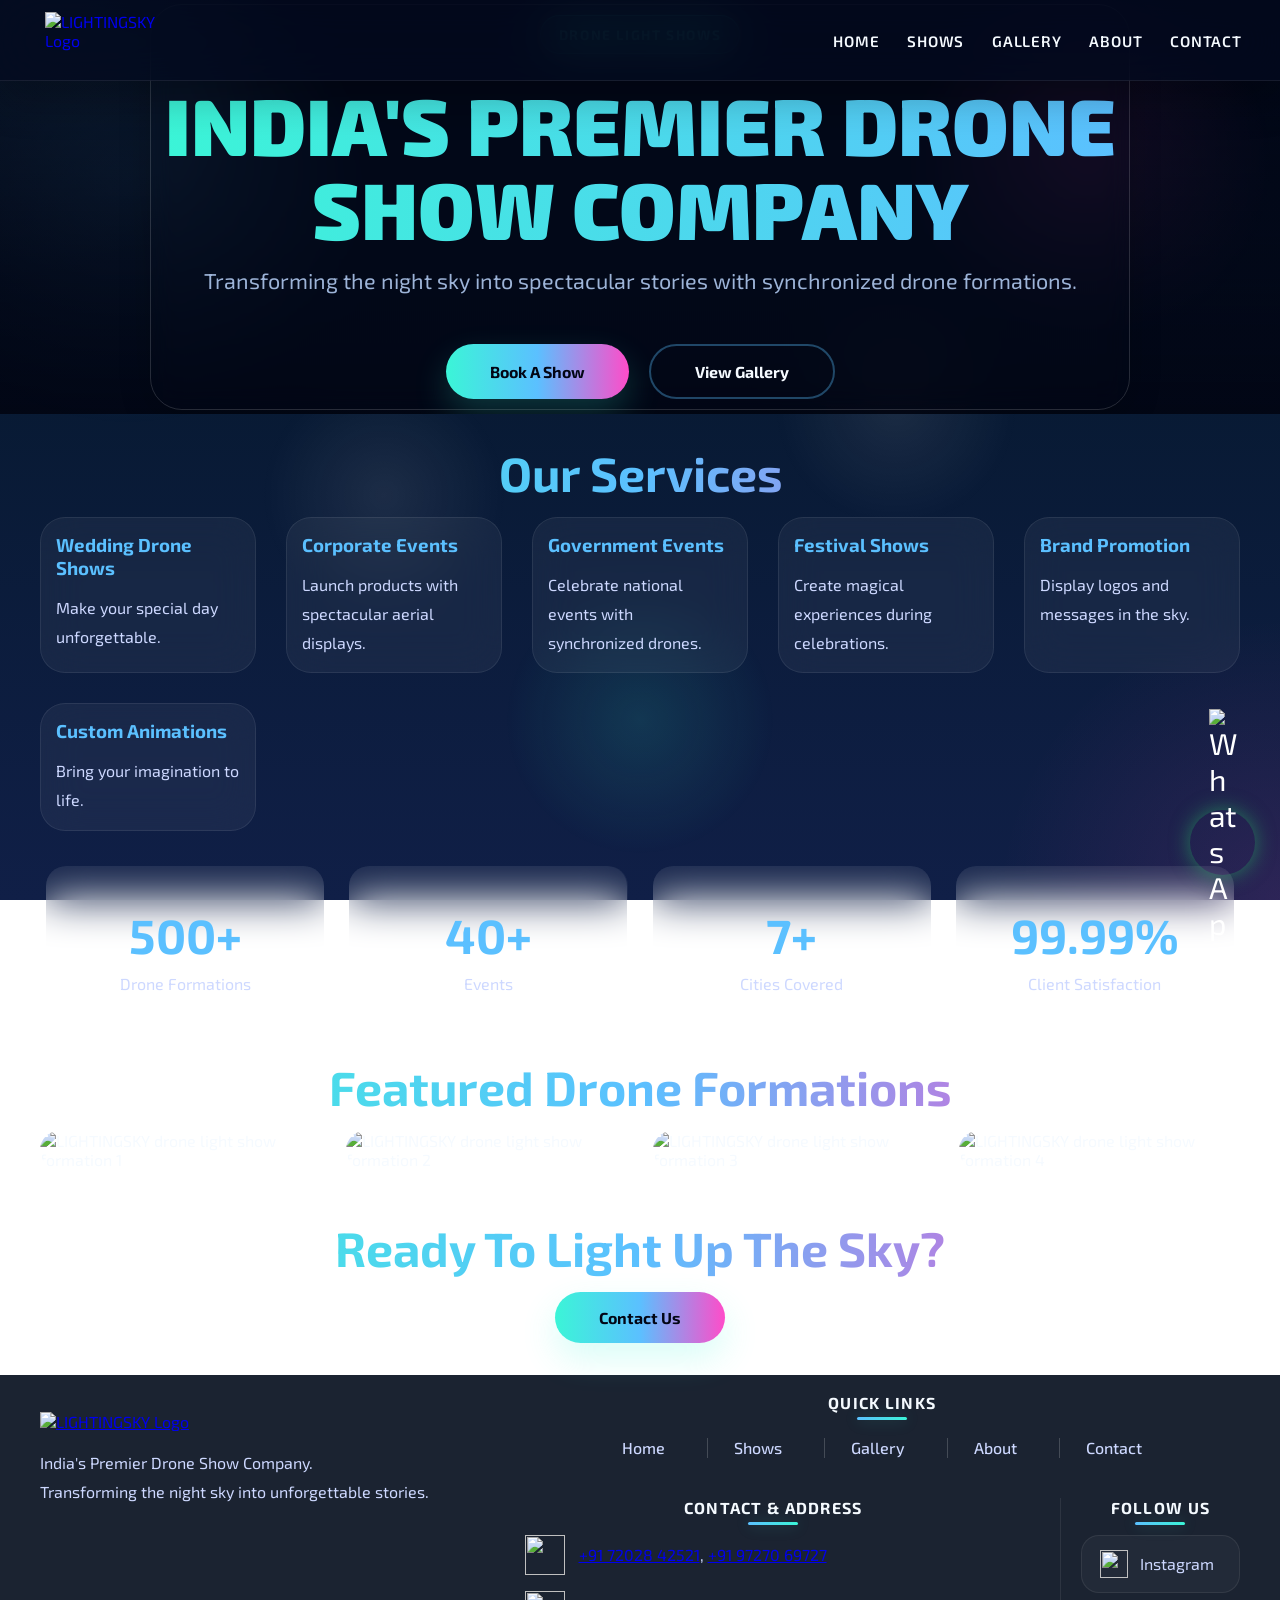
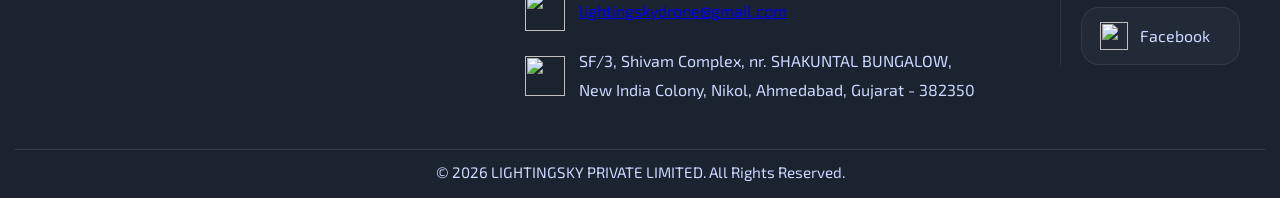
==== index.html @ 56cd11b2 "Fix mobile navigation and update Instagram links" ====
<!DOCTYPE html>
<html lang="en">

<head>
    <meta charset="UTF-8">
    <meta name="viewport" content="width=device-width, initial-scale=1.0">

    <title>LIGHTINGSKY | Professional Drone Light Shows in India</title>

    <!-- LIGHTINGSKY SEO -->
    <meta name="description" content="LIGHTINGSKY PRIVATE LIMITED creates professional drone light shows for weddings, corporate events, festivals, government celebrations and brand promotions across India.">
    <meta name="robots" content="index, follow">
    <meta name="theme-color" content="#020615">
    <meta property="og:locale" content="en_IN">
    <link rel="canonical" href="https://lightingsky.in/">
    <meta property="og:type" content="website">
    <meta property="og:site_name" content="LIGHTINGSKY">
    <meta property="og:title" content="LIGHTINGSKY | Professional Drone Light Shows in India">
    <meta property="og:description" content="LIGHTINGSKY PRIVATE LIMITED creates professional drone light shows for weddings, corporate events, festivals, government celebrations and brand promotions across India.">
    <meta property="og:url" content="https://lightingsky.in/">
    <meta property="og:image" content="https://lightingsky.in/images/Logo.png">
    <meta name="twitter:card" content="summary_large_image">
    <meta name="twitter:title" content="LIGHTINGSKY | Professional Drone Light Shows in India">
    <meta name="twitter:description" content="LIGHTINGSKY PRIVATE LIMITED creates professional drone light shows for weddings, corporate events, festivals, government celebrations and brand promotions across India.">
    <meta name="twitter:image" content="https://lightingsky.in/images/Logo.png">


    <!-- SEO META TAGS -->



<!-- CANONICAL URL -->
<!-- FAVICON -->
    <link rel="icon" type="image/png" href="images/favicon.png">

    <!-- OPEN GRAPH / SOCIAL MEDIA -->





<!-- TWITTER -->



<!-- GOOGLE FONT -->
    <link rel="preconnect" href="https://fonts.googleapis.com">
    <link rel="preconnect" href="https://fonts.gstatic.com" crossorigin>
<!-- MAIN CSS -->
    <link href="https://fonts.googleapis.com/css2?family=Exo+2:wght@300;400;500;600;700;800;900&display=swap" rel="stylesheet">

    <link rel="stylesheet" href="css/style.css">

    <script type="application/ld+json">
    {
      "@context": "https://schema.org",
      "@type": "Organization",
      "name": "LIGHTINGSKY PRIVATE LIMITED",
      "url": "https://lightingsky.in/",
      "logo": "https://lightingsky.in/images/Logo.png",
      "email": "lightingskydrone@gmail.com",
      "telephone": ["+91-72028-42521", "+91-97270-69727"],
      "address": {
        "@type": "PostalAddress",
        "streetAddress": "SF/3, Shivam Complex, near Shakuntal Bungalow, New India Colony, Nikol",
        "addressLocality": "Ahmedabad",
        "addressRegion": "Gujarat",
        "postalCode": "382350",
        "addressCountry": "IN"
      },
      "sameAs": [
        "https://www.instagram.com/lightingsky.in/",
        "https://www.facebook.com/profile.php?id=61590382779929"
      ]
    }
    </script>

</head>

<body>

    <div id="drone-sky"></div>

    <!-- ================= NAVBAR ================= -->

    <header>
        <nav class="navbar">

            <a href="./index.html" class="logo" aria-label="LIGHTINGSKY Home">
                <img src="images/Logo.png" alt="LIGHTINGSKY Logo">
            </a>

            <button class="menu-toggle" id="menu-toggle" type="button"
                aria-label="Open navigation menu" aria-controls="nav-links" aria-expanded="false">
                <span></span><span></span><span></span>
            </button>

            <ul class="nav-links" id="nav-links">
                <li><a href="index.html">Home</a></li>
                <li><a href="shows.html">Shows</a></li>
                <li><a href="gallery.html">Gallery</a></li>
                <li><a href="about.html">About</a></li>
                <li><a href="contact.html">Contact</a></li>
            </ul>

        </nav>
    </header>

    <!-- ================= HERO SECTION ================= -->

    <section class="hero">

        <div class="hero-bg"></div>

        <div class="hero-animation">
            <span class="drone-dot dot-1"></span>
            <span class="drone-dot dot-2"></span>
            <span class="drone-dot dot-3"></span>
            <span class="drone-dot dot-4"></span>
        </div>

        <div class="overlay"></div>

        <div class="hero-content">

            <span class="hero-tag">Drone Light Shows</span>

            <h1>INDIA'S PREMIER DRONE SHOW COMPANY</h1>

            <p>
                Transforming the night sky into spectacular stories
                with synchronized drone formations.
            </p>

            <div class="hero-buttons">

                <a href="contact.html" class="btn-primary">
                    Book A Show
                </a>

                <a href="gallery.html" class="btn-secondary">
                    View Gallery
                </a>

            </div>

        </div>

    </section>

    <!-- ================= SERVICES ================= -->

    <section class="services">

        <h2>Our Services</h2>

        <div class="service-grid">

            <div class="card">
                <h3>Wedding Drone Shows</h3>
                <p>Make your special day unforgettable.</p>
            </div>

            <div class="card">
                <h3>Corporate Events</h3>
                <p>Launch products with spectacular aerial displays.</p>
            </div>

            <div class="card">
                <h3>Government Events</h3>
                <p>Celebrate national events with synchronized drones.</p>
            </div>

            <div class="card">
                <h3>Festival Shows</h3>
                <p>Create magical experiences during celebrations.</p>
            </div>

            <div class="card">
                <h3>Brand Promotion</h3>
                <p>Display logos and messages in the sky.</p>
            </div>

            <div class="card">
                <h3>Custom Animations</h3>
                <p>Bring your imagination to life.</p>
            </div>

        </div>

    </section>

    <!-- ================= STATS ================= -->

    <section class="stats">

        <div class="stat-box">
            <h2>500+</h2>
            <p>Drone Formations</p>
        </div>

        <div class="stat-box">
            <h2>40+</h2>
            <p>Events</p>
        </div>

        <div class="stat-box">
            <h2>7+</h2>
            <p>Cities Covered</p>
        </div>

        <div class="stat-box">
            <h2>99.99%</h2>
            <p>Client Satisfaction</p>
        </div>

    </section>

    <!-- ================= GALLERY ================= -->

    <section class="gallery-preview">

        <h2>Featured Drone Formations</h2>

        <div class="gallery-grid">

            <img decoding="async" src="images/gallery/01.jpeg"
                 alt="LIGHTINGSKY drone light show formation 1"
                 loading="lazy">

            <img decoding="async" src="images/gallery/02.jpeg"
                 alt="LIGHTINGSKY drone light show formation 2"
                 loading="lazy">

            <img decoding="async" src="images/gallery/03.jpeg"
                 alt="LIGHTINGSKY drone light show formation 3"
                 loading="lazy">

            <img decoding="async" src="images/gallery/04.jpeg"
                 alt="LIGHTINGSKY drone light show formation 4"
                 loading="lazy">

        </div>

    </section>

    <!-- ================= CONTACT CTA ================= -->

    <section class="contact-home">

        <h2>Ready To Light Up The Sky?</h2>

        <a href="contact.html" class="btn-primary">
            Contact Us
        </a>

    </section>

    <!-- ================= WHATSAPP FLOAT BUTTON ================= -->

    <a
        href="https://wa.me/917202842521?text=Hello%20LIGHTINGSKY%20Team,%20we%20find%20your%20drone%20shows%20fascinating%20and%20would%20love%20to%20learn%20more%20about%20your%20services.%20Could%20you%20please%20provide%20details%20on%20how%20we%20can%20collaborate%20for%20an%20upcoming%20event%3F%20Looking%20forward%20to%20hearing%20from%20you."
        class="whatsapp-float"
        target="_blank"
        rel="noopener noreferrer"
        aria-label="Chat with LIGHTINGSKY on WhatsApp">

        <img
            src="images/icon/WA.png"
            alt="WhatsApp"
            class="whatsapp-float-icon">

    </a>

    <!-- ================= FOOTER ================= -->

    <footer>

        <div class="footer-grid">

            <!-- COMPANY INFO -->

            <div class="footer-section footer-brand">

                <a href="index.html" class="footer-logo">
                    <img src="images/Logo.png" alt="LIGHTINGSKY Logo">
                </a>

                <p>
                    India's Premier Drone Show Company.<br>
                    Transforming the night sky into unforgettable stories.
                </p>

            </div>

            <!-- QUICK LINKS -->

            <div class="footer-section footer-links-section">

                <h3>Quick Links</h3>

                <div class="footer-links-grid">

                    <a href="index.html" class="footer-link link-home">
                        <span>Home</span>
                    </a>

                    <a href="shows.html" class="footer-link link-shows">
                        <span>Shows</span>
                    </a>

                    <a href="gallery.html" class="footer-link link-gallery">
                        <span>Gallery</span>
                    </a>

                    <a href="about.html" class="footer-link link-about">
                        <span>About</span>
                    </a>

                    <a href="contact.html" class="footer-link link-contact">
                        <span>Contact</span>
                    </a>

                </div>

            </div>

            <!-- CONTACT DETAILS -->

            <div class="footer-section footer-contact">

                <h3>Contact & Address</h3>

                <div class="footer-contact-item">

                    <img
                        src="images/icon/CALL.png"
                        alt=""
                        class="footer-icon-img">

                    <p>
                        <a href="tel:+917202842521">+91 72028 42521</a>,
                        <a href="tel:+919727069727">+91 97270 69727</a>
                    </p>

                </div>

                <div class="footer-contact-item">

                    <img
                        src="images/icon/MAIL.png"
                        alt=""
                        class="footer-icon-img">

                    <p>
                        <a href="mailto:lightingskydrone@gmail.com">
                            lightingskydrone@gmail.com
                        </a>
                    </p>

                </div>

                <div class="footer-contact-item">

                    <img
                        src="images/icon/LOCATION.png"
                        alt=""
                        class="footer-icon-img">

                    <p>
                        SF/3, Shivam Complex, nr. SHAKUNTAL BUNGALOW,<br>
                        New India Colony, Nikol, Ahmedabad, Gujarat - 382350
                    </p>

                </div>

            </div>

            <!-- SOCIAL MEDIA -->

            <div class="footer-section footer-follow">

                <h3>Follow Us</h3>

                <div class="footer-social footer-social-buttons">

                    <a
                        href="https://www.instagram.com/lightingsky.in/"
                        class="social-instagram"
                        
                         target="_blank" rel="noopener noreferrer">

                        <img
                            src="images/icon/insta.png"
                            alt=""
                            class="footer-social-icon">

                        Instagram

                    </a>

                    <a
                        href="https://www.facebook.com/profile.php?id=61590382779929"
                        class="social-facebook"
                        target="_blank"
                        rel="noopener noreferrer">

                        <img
                            src="images/icon/FB.png"
                            alt=""
                            class="footer-social-icon">

                        Facebook

                    </a>

                </div>

            </div>

        </div>

        <!-- COPYRIGHT -->

        <div class="footer-bottom">

            <p>
                © 2026 LIGHTINGSKY PRIVATE LIMITED. All Rights Reserved.
            </p>

        </div>

    </footer>

    <!-- ================= MOBILE NAVIGATION SCRIPT ================= -->

    <script>
(function () {
    document.addEventListener('DOMContentLoaded', function () {
        var toggle = document.getElementById('menu-toggle');
        var nav = document.getElementById('nav-links');
        if (!toggle || !nav) return;

        function setMenu(open) {
            nav.classList.toggle('active', open);
            toggle.classList.toggle('open', open);
            toggle.setAttribute('aria-expanded', open ? 'true' : 'false');
            toggle.setAttribute('aria-label', open ? 'Close navigation menu' : 'Open navigation menu');
        }

        toggle.addEventListener('click', function () {
            setMenu(!nav.classList.contains('active'));
        });

        nav.querySelectorAll('a').forEach(function (link) {
            link.addEventListener('click', function () { setMenu(false); });
        });

        document.addEventListener('keydown', function (event) {
            if (event.key === 'Escape') setMenu(false);
        });

        window.addEventListener('resize', function () {
            if (window.innerWidth > 768) setMenu(false);
        });
    });
})();
</script>

    <!-- MAIN JAVASCRIPT -->
    <script src="js/script.js"></script>

</body>
</html>
---- css/style.css ----
/* =========================================
   LIGHTINGSKY DRONE SHOW WEBSITE V3
========================================= */

*{
    margin:0;
    padding:0;
    box-sizing:border-box;
    font-family:'Exo 2',sans-serif;
}

html{
    scroll-behavior:smooth;
}

:root{

    --bg1:#020615;
    --bg2:#081a34;
    --bg3:#101f47;

    --blue:#5bc0ff;
    --purple:#a473ff;
    --pink:#ff4cc9;
    --cyan:#3bf5d7;

    --white:#f5faff;
    --text:#cdd8ff;
    --muted:#9db4d8;
    --card:rgba(7,14,36,.72);
    --border:rgba(255,255,255,.12);
}

/* =========================================
   BODY
========================================= */

body{

    background:
    radial-gradient(circle at top left, rgba(91,192,255,.12), transparent 18%),
    radial-gradient(circle at bottom right, rgba(255,76,201,.12), transparent 18%),
    linear-gradient(180deg, var(--bg1) 0%, var(--bg2) 45%, var(--bg3) 100%);

    color:var(--white);

    overflow-x:hidden;

    min-height:100vh;

    position:relative;

    background-attachment:fixed;
}

img,
picture,
video,
iframe{
    max-width:100%;
    height:auto;
    display:block;
}

h1,
h2,
h3,
h4,
h5,
h6,
p,
button,
a{
    overflow-wrap:break-word;
    word-wrap:break-word;
}

*{
    box-sizing:border-box;
}

.hero-content,
.about-container,
.gallery-grid,
.video-grid,
.service-grid,
.formation-grid,
.stats,
.footer-grid{
    width:min(100%,1200px);
    margin-inline:auto;
}

/* =========================================
   ANIMATED BACKGROUND
========================================= */

body::before{

    content:"";

    position:fixed;

    inset:0;

    background:

    radial-gradient(circle at 10% 20%, rgba(91,192,255,.18), transparent 18%),
    radial-gradient(circle at 85% 18%, rgba(255,76,201,.16), transparent 14%),
    radial-gradient(circle at 50% 80%, rgba(59,245,215,.12), transparent 14%),
    radial-gradient(circle at 30% 55%, rgba(255,255,255,.08), transparent 12%),
    radial-gradient(circle at 70% 45%, rgba(255,255,255,.08), transparent 12%);

    filter:blur(0.5px);

    z-index:-1;
}

/* =========================================
   SCROLLBAR
========================================= */

::-webkit-scrollbar{
    width:10px;
}

::-webkit-scrollbar-track{
    background:#111D35;
}

::-webkit-scrollbar-thumb{

    background:
    linear-gradient(
        var(--blue),
        var(--purple)
    );

    border-radius:20px;
}

/* =========================================
   NAVBAR
========================================= */

.navbar{

    position:fixed;

    top:0;
    left:0;

    width:100%;

    padding:5px 3%;

    display:flex;

    justify-content:space-between;

    align-items:center;

    z-index:1000;

    background:rgba(3,11,31,.72);

    backdrop-filter:blur(24px);

    border-bottom:1px solid rgba(255,255,255,.08);

    box-shadow:0 18px 40px rgba(0,0,0,.24);
}

.logo{

    display:flex;

    align-items:center;

    text-decoration:none;
    
    cursor:pointer;
}

.logo img{
    
    width:140px;
    height: 70px;
    
    padding:7px;
    object-fit:contain;

    border-radius:7px;

    transition:.4s;
}

.logo:hover img{

    transform:scale(1.05);

    box-shadow:
    0 0 16px rgba(91,192,255,.45),
    0 0 32px rgba(255,76,201,.28);
}

.nav-links{

    display:flex;

    align-items:center;

    gap:28px;

    margin:0;

    padding:0;

    list-style:none;
}

.nav-links li{

    list-style:none;
}

.nav-links a{

    color:var(--white);

    text-decoration:none;

    font-weight:600;

    font-size:.95rem;

    letter-spacing:.05em;

    text-transform:uppercase;

    transition:.25s ease-in-out;
}

.nav-links a:hover{

    color:var(--cyan);

    text-shadow:0 0 18px rgba(59,245,215,.45);
}

.nav-links a.active{

    color:var(--cyan);

    position:relative;
}

.nav-links a.active::after{

    content:'';

    position:absolute;

    inset:auto 0 0;

    height:3px;

    width:100%;

    background:linear-gradient(90deg, var(--cyan), var(--blue));

    border-radius:999px;
}

/* =========================================
   HERO
========================================= */

.hero{

    position:relative;
    
    min-height:46vh;

    display:flex;

    justify-content:center;

    align-items:center;

    text-align:center;

    overflow:hidden;
    align-content: center;
}

.hero-bg{

    position:absolute;

    inset:0;

    background-image:url('../images/gallery/BG.png');

    background-size:cover;

    background-position:center;

    opacity:.6;

    filter:brightness(.65) saturate(1.15);
}

.hero-animation{

    position:absolute;

    inset:0;

    overflow:hidden;
}

.drone-dot{

    position:absolute;

    width:16px;

    height:16px;

    border-radius:50%;

    background:rgba(59,245,215,.9);

    box-shadow:0 0 18px rgba(59,245,215,.65), 0 0 40px rgba(59,245,215,.18);

    opacity:0;

    animation:droneFlight 12s ease-in-out infinite;
}

.drone-dot::after{

    content:'';

    position:absolute;

    inset:0;

    border-radius:50%;

    background:radial-gradient(circle, rgba(59,245,215,.34), transparent 55%);
}

.dot-1{top:22%; left:12%; animation-delay:0s;}

.dot-2{top:35%; right:18%; animation-delay:1.8s;}

.dot-3{bottom:28%; left:20%; animation-delay:3.7s;}

.dot-4{bottom:18%; right:22%; animation-delay:5.4s;}

@keyframes droneFlight{

    0%, 100%{opacity:0; transform:translate(0,0) scale(.75);}
    10%{opacity:1;}
    50%{opacity:.35; transform:translate(30px, -24px) scale(1.08);}
    80%{opacity:.1; transform:translate(-12px, 18px) scale(.9);}
}

.overlay{

    position:absolute;
    inset:0;

    background:linear-gradient(180deg, rgba(2,6,21,.45), rgba(1,4,17,.88));
}

.hero-contentD{
    padding: 10px;
}

.hero-content{

    position:relative;

    z-index:0;

    width:min(100%,980px);
    max-width:980px;

    padding:10px 10px 10px;

    /* background:rgba(255, 255, 255, 0.05); */
    border:1px solid rgba(255,255,255,0.15);

    border-radius:32px;

    backdrop-filter:blur(12px);

    -webkit-backdrop-filter:blur(12px);

    box-shadow:
        0 8px 32px rgba(0,0,0,0.2);
}

.hero-tag{

    display:inline-block;

    padding:10px 18px;

    margin-bottom:28px;

    border-radius:999px;

    color:var(--cyan);

    background:rgba(59,245,215,.08);

    border:1px solid rgba(59,245,215,.22);

    font-weight:700;

    letter-spacing:.12em;

    text-transform:uppercase;

    font-size:.85rem;
}

.hero-content h1{

    font-size:5rem;

    font-weight:900;

    line-height:1.05;

    margin-bottom:10px;

    color:transparent;

    background:linear-gradient(90deg, var(--cyan), var(--blue), var(--pink));

    background-size:200% auto;

    background-position:0% 50%;

    -webkit-background-clip:text;
    -webkit-text-fill-color:transparent;

    animation:glowText 12s ease-in-out infinite;
}

@keyframes glowText{

    0%{
        background-position:0% 50%;
    }

    50%{
        background-position:100% 50%;
    }

    100%{
        background-position:0% 50%;
    }
}

.hero-content p{

    color:var(--muted);

    font-size:1.35rem;

    margin-bottom:42px;

    line-height:1.9;
}

/* =========================================
   BUTTONS
========================================= */

.hero-buttons{

    display:flex;

    justify-content:center;

    gap:20px;

    flex-wrap:wrap;
}

.btn-primary{

    display:inline-flex;

    align-items:center;

    justify-content:center;

    background:linear-gradient(90deg, var(--cyan), var(--blue), var(--pink));

    color:var(--bg1);

    text-decoration:none;

    padding:16px 44px;

    border-radius:999px;

    font-weight:700;

    transition:.35s ease;

    box-shadow:0 15px 35px rgba(59,245,215,.2);
}

.btn-primary:hover{

    transform:translateY(-4px);

    box-shadow:0 20px 45px rgba(59,245,215,.28);
}

.btn-secondary{

    display:inline-flex;

    align-items:center;

    justify-content:center;

    border:2px solid rgba(91,192,255,.35);

    color:var(--white);

    text-decoration:none;

    padding:16px 44px;

    border-radius:999px;

    font-weight:700;

    transition:.35s ease;
}

.btn-secondary:hover{

    background:rgba(91,192,255,.16);

    color:var(--cyan);
}

/* =========================================
   SECTION TITLES
========================================= */

.services h2,
.gallery-preview h2,
.contact-home h2{

    text-align:center;

    margin-bottom:15px;

    font-size:3rem;

    background:
    linear-gradient(
        90deg,
        var(--cyan),
        var(--blue),
        var(--pink)
    );

    -webkit-background-clip:text;
    -webkit-text-fill-color:transparent;
}

/* =========================================
   SERVICES
========================================= */

.services{

    padding:30px 3%;
}

.service-grid2{

    display:grid;

    /* Fixed 3 columns: three items per row */
    grid-template-columns: repeat(3, 1fr);

    gap:30px;
}

.service-grid{

    display:grid;

    grid-template-columns:
    repeat(auto-fit,minmax(200px,1fr));

    gap:30px;
}

.card{

    background:
    rgba(255,255,255,.05);

    backdrop-filter:blur(20px);

    border:
    1px solid rgba(255,255,255,.08);

    border-radius:25px;

    padding:15px;

    transition:.4s;
}

.card:hover{

    transform:translateY(-10px);

    box-shadow:

    0 0 15px rgba(0,229,255,.4),

    0 0 30px rgba(160,32,240,.3);
}

.card h3{

    color:var(--blue);
    
    margin-bottom:15px;
}

.card p{

    color:var(--text);

    line-height:1.8;
}

/* =========================================
   STATS
========================================= */

.stats{

    padding:5px 0.5%;

    display:grid;

    grid-template-columns:
    repeat(auto-fit,minmax(220px,1fr));

    gap:25px;
}

.stat-box{

    background:
    rgba(255,255,255,.05);

    backdrop-filter:blur(20px);

    border-radius:20px;

    padding:40px;

    text-align:center;
}

.stat-box h2{

    font-size:3rem;

    color:var(--blue);

    margin-bottom:10px;
}

.stat-box p{

    color:var(--text);
}

/* =========================================
   GALLERY
========================================= */

.gallery-preview{
    padding: 20px 3% 20px;
}

.gallery-grid{

    display:grid;

    grid-template-columns:
    repeat(auto-fit,minmax(250px,1fr));

    gap:25px;
}

.gallery-grid img{

    width:100%;

    height:100%;

    object-fit:cover;

    border-radius:20px;

    transition:.4s;
}

.gallery-grid img:hover{

    transform:scale(1.05);

    box-shadow:
    0 0 15px var(--blue),
    0 0 25px var(--purple);
}

/* =========================================
   CONTACT
========================================= */

.contact-home{

    padding:30px 3%;

    text-align:center;
}

/* =========================================
   FOOTER
========================================= */

footer{

    background:rgba(8,17,32,.92);

    padding:12px 15px 12px 15px;

    text-align:left;

    margin-top:2px;
}

footer p{

    color:var(--text);

    line-height:1.8;
}

.footer-grid{

    display:grid;

    grid-template-columns:repeat(auto-fit,minmax(260px,1fr));

    gap:24px;

    align-items:start;

    margin-bottom:28px;
}

.footer-section.footer-brand{

    display:flex;

    flex-direction:column;

    align-items:center;

    text-align:center;

    justify-self:center;
}

.footer-section h3{

    color:var(--white);
    text-align: center;
    margin-bottom:18px;

    font-size:1rem;

    letter-spacing:.08em;

    text-transform:uppercase;

    position:relative;
}

.footer-section h3::after{

    content:'';

    position:absolute;

    left:50%;

    transform:translateX(-50%);

    bottom:-8px;

    width:50px;

    height:3px;

    border-radius:999px;

    background:linear-gradient(90deg,var(--blue),var(--cyan));

    box-shadow:0 0 15px rgba(59,245,215,.25);
}

.footer-links-section{

    text-align:center;
}

.footer-links-grid{

    display:flex;

    flex-wrap:wrap;

    justify-content:center;

    align-items:center;

    gap:24px;

    padding-top:8px;
}

.footer-link{

    color:var(--text);

    text-decoration:none;

    transition:.25s;

    display:inline-flex;

    align-items:center;

    justify-content:center;

    gap:8px;

    background:transparent;

    border:none;

    border-radius:0;

    padding:0;

    min-width:auto;

    min-height:auto;

    font-size:1rem;

    font-weight:500;
}

.footer-link:hover{

    color:var(--white);

    background:transparent;
}

.footer-link + .footer-link::before{

    content:'';

    display:inline-block;

    width:1px;

    height:20px;

    margin:0 18px;

    background:rgba(255,255,255,.18);

    vertical-align:middle;
}

.footer-link-icon{

    display:none;
}

.footer-contact-item{

    display:flex;

    align-items:center;

    gap:14px;

    margin-bottom:16px;
}

.footer-icon-img{

    width:40px;

    height:40px;

    object-fit:contain;

    display:block;
}

.footer-contact p{

    margin:0;

    color:var(--text);

    line-height:1.8;
}

.footer-social{

    display:grid;

    gap:16px;
}

.footer-social-buttons{

    display:grid;

    grid-template-columns:0.5fr;

    gap:14px;
    text-align: center;    
    justify-content: space-around;
}

.footer-social a{

    color:var(--text);

    text-decoration:none;

    transition:.25s;

    display:flex;

    align-items:center;

    gap:12px;

    background:rgba(255,255,255,.03);

    border:1px solid rgba(255,255,255,.08);

    border-radius:18px;

    padding:14px 18px;

    min-height:56px;

}

.footer-social a:hover{

    color:var(--white);

    background:rgba(91,192,255,.08);
}

.footer-social-icon{

    width:28px;

    height:28px;

    display:block;

    object-fit:contain;
}

.social-instagram::before{

    background:linear-gradient(135deg,#d531f9,#fc3787);

    mask:url("data:image/svg+xml,%3Csvg viewBox='0 0 24 24' xmlns='http://www.w3.org/2000/svg'%3E%3Cpath fill='white' d='M7.75 2h8.5A5.75 5.75 0 0 1 22 7.75v8.5A5.75 5.75 0 0 1 16.25 22h-8.5A5.75 5.75 0 0 1 2 16.25v-8.5A5.75 5.75 0 0 1 7.75 2Zm0 1.5A4.25 4.25 0 0 0 3.5 7.75v8.5A4.25 4.25 0 0 0 7.75 20.5h8.5A4.25 4.25 0 0 0 20.5 16.25v-8.5A4.25 4.25 0 0 0 16.25 3.5h-8.5Zm10.5 1.22a1.13 1.13 0 1 1 0 2.26 1.13 1.13 0 0 1 0-2.26ZM12 7.75a4.25 4.25 0 1 1 0 8.5 4.25 4.25 0 0 1 0-8.5Zm0 1.5a2.75 2.75 0 1 0 0 5.5 2.75 2.75 0 0 0 0-5.5Z'/%3E%3C/svg%3E") center/60% no-repeat;
    -webkit-mask:url("data:image/svg+xml,%3Csvg viewBox='0 0 24 24' xmlns='http://www.w3.org/2000/svg'%3E%3Cpath fill='white' d='M7.75 2h8.5A5.75 5.75 0 0 1 22 7.75v8.5A5.75 5.75 0 0 1 16.25 22h-8.5A5.75 5.75 0 0 1 2 16.25v-8.5A5.75 5.75 0 0 1 7.75 2Zm0 1.5A4.25 4.25 0 0 0 3.5 7.75v8.5A4.25 4.25 0 0 0 7.75 20.5h8.5A4.25 4.25 0 0 0 20.5 16.25v-8.5A4.25 4.25 0 0 0 16.25 3.5h-8.5Zm10.5 1.22a1.13 1.13 0 1 1 0 2.26 1.13 1.13 0 0 1 0-2.26ZM12 7.75a4.25 4.25 0 1 1 0 8.5 4.25 4.25 0 0 1 0-8.5Zm0 1.5a2.75 2.75 0 1 0 0 5.5 2.75 2.75 0 0 0 0-5.5Z'/%3E%3C/svg%3E") center/60% no-repeat;
}

.social-facebook::before{

    background:linear-gradient(135deg,#2b8cff,#0056ff);

    mask:url("data:image/svg+xml,%3Csvg viewBox='0 0 24 24' xmlns='http://www.w3.org/2000/svg'%3E%3Cpath fill='white' d='M13.5 21.5h-3.5v-9H7.5V9.5h2.5V7.5a3.5 3.5 0 0 1 3.8-3.5h2.2v2.9h-1.6c-.7 0-.8.3-.8.8v1.9h2.4l-.3 3h-2.1v9Z'/%3E%3C/svg%3E") center/60% no-repeat;
    -webkit-mask:url("data:image/svg+xml,%3Csvg viewBox='0 0 24 24' xmlns='http://www.w3.org/2000/svg'%3E%3Cpath fill='white' d='M13.5 21.5h-3.5v-9H7.5V9.5h2.5V7.5a3.5 3.5 0 0 1 3.8-3.5h2.2v2.9h-1.6c-.7 0-.8.3-.8.8v1.9h2.4l-.3 3h-2.1v9Z'/%3E%3C/svg%3E") center/60% no-repeat;
}

.social-linkedin::before{

    background:linear-gradient(135deg,#00c0ff,#0054ff);

    mask:url("data:image/svg+xml,%3Csvg viewBox='0 0 24 24' xmlns='http://www.w3.org/2000/svg'%3E%3Cpath fill='white' d='M6.94 8.66H4.24V19h2.7V8.66ZM5.6 7.08a1.56 1.56 0 1 1 0-3.12 1.56 1.56 0 0 1 0 3.12Zm5.58 1.58h-2.7V19h2.7v-5.22c0-1.4.28-2.78 2.02-2.78 1.73 0 1.75 1.62 1.75 2.86V19h2.7v-5.7c0-3.3-1.76-4.82-4.1-4.82-1.86 0-2.66 1.02-3.11 1.74v.06Z'/%3E%3C/svg%3E") center/60% no-repeat;
    -webkit-mask:url("data:image/svg+xml,%3Csvg viewBox='0 0 24 24' xmlns='http://www.w3.org/2000/svg'%3E%3Cpath fill='white' d='M6.94 8.66H4.24V19h2.7V8.66ZM5.6 7.08a1.56 1.56 0 1 1 0-3.12 1.56 1.56 0 0 1 0 3.12Zm5.58 1.58h-2.7V19h2.7v-5.22c0-1.4.28-2.78 2.02-2.78 1.73 0 1.75 1.62 1.75 2.86V19h2.7v-5.7c0-3.3-1.76-4.82-4.1-4.82-1.86 0-2.66 1.02-3.11 1.74v.06Z'/%3E%3C/svg%3E") center/60% no-repeat;
}

.social-youtube::before{

    background:linear-gradient(135deg,#ff003c,#ff6a00);

    mask:url("data:image/svg+xml,%3Csvg viewBox='0 0 24 24' xmlns='http://www.w3.org/2000/svg'%3E%3Cpath fill='white' d='M21 7.5c0-1.24-.98-2.25-2.22-2.27C16.92 5.2 12 5.2 12 5.2s-4.92 0-6.78.03C3.98 5.25 3 6.27 3 7.5 3 9.71 3 12 3 12s0 2.29.22 4.5c.07 1.24.98 2.25 2.22 2.27C7.08 18.8 12 18.8 12 18.8s4.92 0 6.78-.03C20.02 18.75 21 17.73 21 16.5c0-2.54 0-5.09 0-7.5Zm-11 7.1V9.4l5.5 2.6-5.5 2.6Z'/%3E%3C/svg%3E") center/60% no-repeat;
    -webkit-mask:url("data:image/svg+xml,%3Csvg viewBox='0 0 24 24' xmlns='http://www.w3.org/2000/svg'%3E%3Cpath fill='white' d='M21 7.5c0-1.24-.98-2.25-2.22-2.27C16.92 5.2 12 5.2 12 5.2s-4.92 0-6.78.03C3.98 5.25 3 6.27 3 7.5 3 9.71 3 12 3 12s0 2.29.22 4.5c.07 1.24.98 2.25 2.22 2.27C7.08 18.8 12 18.8 12 18.8s4.92 0 6.78-.03C20.02 18.75 21 17.73 21 16.5c0-2.54 0-5.09 0-7.5Zm-11 7.1V9.4l5.5 2.6-5.5 2.6Z'/%3E%3C/svg%3E") center/60% no-repeat;
}

.footer-bottom{

    border-top:1px solid rgba(255,255,255,.12);

    padding-top:9px;

    text-align:center;

    font-size:.95rem;
}

.footer-logo img{

    width:300px;

    max-width:100%;

    height:auto;

    margin-bottom:18px;
}

@media (min-width: 992px){

    .footer-grid{
        grid-template-columns:0.9fr 1fr 0.15fr 0.15fr;
        grid-template-areas:
            "brand links links links"
            "brand contact follow follow";
        gap:28px;
        align-items:start;
    }

    .footer-section.footer-brand{
        grid-area:brand;
        text-align:left;
        align-items:flex-start;
        justify-self:start;
        padding-top: 25px;
        padding-bottom:0;
    }

    .footer-section.footer-links-section{
        grid-area:links;
        padding-top:6px;
        padding-bottom: 12px;
    }

    .footer-section.footer-contact{
        grid-area:contact;
        text-align:left;        
        
        align-items: center;
        padding-right:10px;
        /* border-right:1px solid rgba(255,255,255,.08); */
    }

    .footer-section.footer-follow{
        grid-area:follow;
        text-align:center;
        padding-left:20px;
        border-left:1px solid rgba(255,255,255,.08);
    }

    .footer-links-grid{
        justify-content:center;
    }

    .footer-section.footer-follow .footer-social-buttons{
        grid-template-columns:1fr;
    }

}

/* =========================================
   PAGE HEADER
========================================= */

.page-header{

    padding-top:120px;
    padding-bottom:60px;

    text-align:center;

    background:rgba(3,11,31,.45);

    border-bottom:1px solid var(--border);
}

.page-header-content{

    max-width:900px;

    margin-inline:auto;

    padding:40px 32px;

    background:var(--card);

    border:1px solid rgba(255,255,255,.12);

    border-radius:28px;

    backdrop-filter:blur(20px);
}

.page-header h1{

    font-size:4rem;

    background:
    linear-gradient(
    90deg,
    var(--cyan),
    var(--blue),
    var(--pink));

    -webkit-background-clip:text;
    -webkit-text-fill-color:transparent;
}

.page-header p{

    color:var(--text);

    margin-top:20px;
}

/* =========================================
   ABOUT
========================================= */

.about-section{

    padding:30px 5%;
}

.about-container{

    display:grid;

    grid-template-columns:1fr 1fr;

    gap:50px;

    align-items:flex-start;
}

.about-image{

    width:100%;
}

.about-image img{

    width:100%;

    border-radius:25px;
    object-fit:cover;
}

.about-content{

    display:flex;
    flex-direction:column;
    justify-content:center;
}

.about-content h2{

    color:var(--blue);

    margin-bottom:20px;

    font-size:2.5rem;
}

.about-content p{

    line-height:1.9;

    margin-bottom:20px;

    color:var(--text);
}

/* =========================================
   MISSION
========================================= */

.mission-section{

    padding:30px 5%;

    text-align:center;
}

.mission-section h2{

    font-size:3rem;

    margin-bottom:25px;

    color:var(--blue);
}

.mission-section p{

    max-width:900px;

    margin:auto;

    color:var(--text);

    line-height:1.8;
}

/* =========================================
   FORMATIONS
========================================= */

.formations-section{

    padding:20px 5%;
}

.formations-section h2{

    text-align:center;

    margin-bottom:30px;

    font-size:3rem;

    background:
    linear-gradient(
    90deg,
    var(--blue),
    var(--purple));

    -webkit-background-clip:text;
    -webkit-text-fill-color:transparent;
}

.formation-grid{

    display:grid;

    grid-template-columns:
    repeat(auto-fit,minmax(300px,1fr));

    gap:30px;
}

.formation-card{

    background:
    rgba(255,255,255,.05);

    border-radius:25px;

    overflow:hidden;

    backdrop-filter:blur(20px);

    transition:.4s;
}

.formation-card:hover{

    transform:translateY(-10px);

    box-shadow:
    0 0 15px rgba(0,229,255,.4),
    0 0 25px rgba(160,32,240,.3);
}

.formation-card img {
    width: 100%;
    max-width: 300px;
    height: 180px;
    object-fit: contain;
    display: block;
    margin: 0 auto;
}

.formation-card h3{

    text-align:center;

    padding:20px;

    color:var(--blue);
}

/* =========================================
   PROCESS
========================================= */

.process-section{

    padding:20px 4%;
}

.process-section h2{

    text-align:center;

    margin-bottom:30px;

    font-size:3rem;

    background:
    linear-gradient(
    90deg,
    var(--blue),
    var(--purple));

    -webkit-background-clip:text;
    -webkit-text-fill-color:transparent;
}

/* =========================================
   GALLERY PAGE
========================================= */

.gallery-section{

    padding:30px 5%;
}

.gallery-section h2{

    text-align:center;

    margin-bottom:30px;

    font-size:3rem;

    background:
    linear-gradient(
    90deg,
    var(--blue),
    var(--purple));

    -webkit-background-clip:text;
    -webkit-text-fill-color:transparent;
}

.gallery-container{

    display:grid;

    grid-template-columns:
    repeat(auto-fit,minmax(350px,1fr));

    gap:25px;
}

.gallery-item{

    overflow:hidden;

    border-radius:25px;

    background:
    rgba(255,255,255,.05);

    backdrop-filter:blur(20px);
}

.gallery-item img{

    width:100%;

    height:100%;

    object-fit:cover;

    transition:.5s;
}

.gallery-item:hover img{

    transform:scale(1.1);
}

/* =========================================
   VIDEO SECTION
========================================= */

.video-section{

    padding:30px 8%;
}

.video-section h2{

    text-align:center;

    margin-bottom:30px;

    font-size:3rem;

    background:
    linear-gradient(
    90deg,
    var(--blue),
    var(--purple));

    -webkit-background-clip:text;
    -webkit-text-fill-color:transparent;
}

.video-grid{

    display:grid;

    grid-template-columns:
    repeat(auto-fit,minmax(350px,1fr));

    gap:30px;
}

.video-card{

    background:
    rgba(255,255,255,.05);

    padding:20px;

    border-radius:25px;

    backdrop-filter:blur(20px);
}

.video-card video{

    width:100%;

    border-radius:20px;
}

.video-card h3{

    margin-top:15px;

    color:var(--blue);

    text-align:center;
}

/* =========================================
   SHOWCASE
========================================= */

.showcase-section{

    padding:30px 8%;
}

.showcase-section h2{

    text-align:center;

    margin-bottom:30px;

    font-size:3rem;

    background:
    linear-gradient(
    90deg,
    var(--blue),
    var(--purple));

    -webkit-background-clip:text;
    -webkit-text-fill-color:transparent;
}

.showcase-grid{

    display:grid;

    grid-template-columns:
    repeat(auto-fit,minmax(350px,1fr));

    gap:30px;
}

.showcase-card{

    background:
    rgba(255,255,255,.05);

    padding:35px;

    border-radius:25px;

    backdrop-filter:blur(20px);

    transition:.4s;
}

.showcase-card:hover{

    transform:translateY(-10px);

    box-shadow:
    0 0 15px rgba(0,229,255,.3),
    0 0 25px rgba(160,32,240,.3);
}

.showcase-card h3{

    color:var(--blue);

    margin-bottom:15px;
}

.showcase-card p{

    color:var(--text);

    line-height:1.8;
}

/* =========================================
   CONTACT PAGE
========================================= */

.contact-section{

    padding:90px 8%;
}

.contact-container{

    display:grid;

    grid-template-columns:1fr 1fr;

    gap:50px;
}

.contact-info,
.contact-form{

    background:rgba(255,255,255,.05);

    backdrop-filter:blur(20px);

    padding:40px;

    border-radius:25px;
}

.map-container{

    border-radius:25px;

    overflow:hidden;

    box-shadow:0 20px 50px rgba(0,0,0,.25);
}

.map-container iframe{

    width:100%;

    min-height:360px;

    height:100%;

    border:0;
}

@media (max-width: 992px) {

    .contact-section,
    .map-section,
    .social-section,
    .footer-grid,
    .about-section,
    .services,
    .gallery-preview,
    .video-section,
    .showcase-section,
    .mission-section,
    .formations-section,
    .process-section,
    .contact-home{
        padding-left:6%;
        padding-right:6%;
    }

    .about-container{
        grid-template-columns:1fr;
    }

    .service-grid{
        grid-template-columns:1fr;
    }

    .contact-container{
        grid-template-columns:1fr;
    }

    .contact-info,
    .contact-form{
        padding:28px;
    }

    .contact-form input,
    .contact-form textarea{
        font-size:1rem;
    }

    .map-container iframe{
        min-height:280px;
    }

    .page-header{
        padding-top:120px;
        padding-bottom:60px;
    }

    .page-header-content{
        padding:32px 24px;
    }

    .page-header h1{
        font-size:2.8rem;
    }

    .page-header p,
    .about-content p,
    .services h2,
    .mission-section p,
    .contact-home h2,
    .video-section h2,
    .social-section h2,
    .showcase-section h2{
        font-size:1.05rem;
    }
}

@media (max-width: 768px) {

    .hero-content{
        padding:28px 24px 30px;
    }

    .hero-content h1{
        font-size:3rem;
    }

    .hero-buttons{
        flex-direction:column;
        gap:16px;
    }

    .footer-grid{
        grid-template-columns:1fr;
    }

    .footer-section{
        padding-bottom:20px;
    }
}

.contact-info h2,
.contact-form h2{

    margin-bottom:30px;

    color:var(--blue);
}

.info-box{

    margin-bottom:25px;
}

.info-box h3{

    display:flex;
    align-items:center;
    gap:12px;

    color:var(--blue);

    margin-bottom:10px;
}

.info-box h3 .info-icon{

    width:28px;
    height:auto;
    display:inline-block;
}

.whatsapp-button .btn-icon{

    width:28px;
    height:auto;
    display:inline-block;
}

.whatsapp-button img{

    width:20px;
    height:auto;
    margin-right:10px;
}

.whatsapp-float-icon{

    width:28px;
    height:auto;
}

.info-box p{

    color:var(--text);
}

.contact-form form{

    display:flex;

    flex-direction:column;

    gap:15px;
}

.contact-form input,
.contact-form textarea{

    padding:15px;

    border:none;

    border-radius:12px;

    background:
    rgba(255,255,255,.08);

    color:white;

    outline:none;
}

.contact-form textarea{

    resize:none;
}

/* =========================================
   MAP
========================================= */

.map-section{

    padding:90px 8%;
}

.map-section h2{

    text-align:center;

    margin-bottom:40px;

    font-size:3rem;

    background:
    linear-gradient(
    90deg,
    var(--blue),
    var(--purple));

    -webkit-background-clip:text;
    -webkit-text-fill-color:transparent;
}

.map-container iframe{

    width:100%;

    height:450px;

    border:none;

    border-radius:25px;
}

/* =========================================
   SOCIAL
========================================= */

.social-section{

    padding:90px 8%;

    text-align:center;
}

.social-section h2{

    margin-bottom:40px;

    font-size:3rem;

    background:
    linear-gradient(
    90deg,
    var(--blue),
    var(--purple));

    -webkit-background-clip:text;
    -webkit-text-fill-color:transparent;
}

.social-links{

    display:flex;

    justify-content:center;

    flex-wrap:wrap;

    gap:20px;
}

.social-links a{

    text-decoration:none;

    padding:15px 30px;

    border-radius:50px;

    background:
    rgba(255,255,255,.05);

    color:white;

    transition:.4s;
}

.social-links a:hover{

    background:var(--blue);

    color:#081120;
}

/* =========================================
   WHATSAPP FLOAT
========================================= */

.whatsapp-float{

    position:fixed;

    bottom:25px;

    right:25px;

    width:65px;

    height:65px;

    border-radius:50%;

    /* background:#25D366; */

    display:flex;

    justify-content:center;

    align-items:center;

    font-size:30px;

    text-decoration:none;

    color:white;

    z-index:999;

    box-shadow:
    0 0 20px rgba(37,211,102,.5);
}

/* =========================================
   DRONE SKY ANIMATION
========================================= */

#drone-sky{

    position:fixed;

    top:0;
    left:0;

    width:100%;
    height:100%;

    overflow:hidden;

    pointer-events:none;

    z-index:1;
}

.drone-fly{

    position:absolute;
    display:flex;
    align-items:center;
    justify-content:center;

    font-size:1rem;
    line-height:1;

    color:var(--bg1);
    text-shadow:
    0 0 10px currentColor,
    0 0 18px currentColor,
    0 0 28px currentColor;

    pointer-events:none;
}

@keyframes fly{

    0%{

        transform:
        translateX(-100px)
        translateY(0px)
        rotate(0deg);

        opacity:0;
    }

    10%{
        opacity:1;
    }

    50%{

        transform:
        translateX(50vw)
        translateY(-80px)
        rotate(10deg);
    }

    100%{

        transform:
        translateX(120vw)
        translateY(40px)
        rotate(-10deg);

        opacity:0;
    }
}

.hero-content.home-hero{
    background:transparent;
    border:none;
    box-shadow:none;
    padding:0;
    margin-top:-40px;
}

/* =========================================
   LIGHTINGSKY FINAL RESPONSIVE + MENU FIX
   Shared by all pages
========================================= */

/* Consistent, accessible hamburger button */
.menu-toggle {
    display: none;
    width: 44px;
    height: 44px;
    padding: 10px !important;
    margin: 0;
    border: 0 !important;
    border-radius: 8px;
    background: transparent !important;
    background-color: transparent !important;
    box-shadow: none !important;
    color: #ffffff !important;
    appearance: none;
    -webkit-appearance: none;
    cursor: pointer;
    align-items: center;
    justify-content: center;
    flex-direction: column;
    gap: 5px;
    line-height: 1;
    z-index: 10001;
}
.menu-toggle:focus-visible {
    outline: 2px solid var(--cyan) !important;
    outline-offset: 3px;
}
.menu-toggle span {
    display: block;
    width: 25px;
    height: 2.5px;
    border-radius: 3px;
    background: #ffffff;
    transition: transform .25s ease, opacity .2s ease;
}
.menu-toggle.open span:nth-child(1) {
    transform: translateY(7.5px) rotate(45deg);
}
.menu-toggle.open span:nth-child(2) {
    opacity: 0;
}
.menu-toggle.open span:nth-child(3) {
    transform: translateY(-7.5px) rotate(-45deg);
}

@media (max-width: 768px) {
    .navbar {
        min-height: 76px;
        padding: 8px 5%;
    }
    .logo img {
        width: 124px;
        height: 60px;
        padding: 4px;
    }
    .menu-toggle {
        display: inline-flex;
        flex: 0 0 44px;
    }
    .hero {
        min-height: auto;
        padding: 96px 0 28px;
    }
    .hero-content {
        width: calc(100% - 28px);
        max-width: 620px;
        padding: 25px 18px 28px;
        border-radius: 24px;
    }
    .hero-content h1 {
        font-size: clamp(2rem, 8vw, 2.45rem);
        line-height: 1.12;
        letter-spacing: -.025em;
        text-wrap: balance;
    }
    .hero-tag {
        font-size: .72rem;
        padding: 8px 13px;
        margin-bottom: 18px;
    }
    .hero-content p {
        font-size: 1rem;
        line-height: 1.65;
        margin: 12px 0 25px;
    }
    .hero-buttons {
        display: flex;
        flex-direction: column;
        align-items: stretch;
        gap: 12px;
    }
    .hero-buttons .btn-primary,
    .hero-buttons .btn-secondary {
        width: 100%;
        min-height: 54px;
        padding: 14px 20px;
        font-size: 1rem;
    }
    .page-header {
        padding: 105px 14px 28px;
    }
    .page-header-content {
        width: 100%;
        padding: 25px 18px;
        border-radius: 22px;
    }
    .page-header h1 {
        font-size: clamp(1.9rem, 7.5vw, 2.35rem);
        line-height: 1.15;
        text-wrap: balance;
    }
    .page-header p {
        font-size: 1rem;
        line-height: 1.6;
    }
    .services h2,
    .gallery-preview h2,
    .contact-home h2,
    .gallery-section h2,
    .video-section h2,
    .showcase-section h2,
    .mission-section h2,
    .formations-section h2,
    .process-section h2,
    .map-section h2,
    .social-section h2 {
        font-size: clamp(1.65rem, 6vw, 2.1rem);
        line-height: 1.2;
        text-wrap: balance;
    }
    .about-content h2 {
        font-size: 1.8rem;
    }
    .about-container,
    .contact-container {
        gap: 24px;
    }
    .service-grid,
    .service-grid2,
    .gallery-container,
    .video-grid,
    .showcase-grid,
    .formation-grid {
        grid-template-columns: minmax(0, 1fr);
        gap: 18px;
    }
    .stats {
        grid-template-columns: repeat(2, minmax(0, 1fr));
        gap: 12px;
    }
    .stat-box {
        padding: 22px 12px;
    }
    .stat-box h2 {
        font-size: 2rem;
    }
    .nav-links {
        top: 84px;
        right: -110%;
        width: min(280px, calc(100vw - 32px));
        max-height: calc(100vh - 100px);
        overflow-y: auto;
        padding: 18px;
        gap: 8px;
        background: rgba(5, 13, 31, .98);
        border: 1px solid rgba(255,255,255,.12);
        box-shadow: 0 18px 45px rgba(0,0,0,.4);
    }
    .nav-links.active {
        right: 16px;
    }
    .nav-links a {
        display: block;
        padding: 13px 14px;
        border-radius: 10px;
    }
    .footer-grid {
        grid-template-columns: minmax(0, 1fr);
    }
    .contact-section,
    .map-section,
    .social-section {
        padding: 35px 5%;
    }
    .contact-info,
    .contact-form {
        padding: 22px;
    }
    .whatsapp-float {
        width: 56px;
        height: 56px;
        right: 16px;
        bottom: 16px;
    }
}

@media (max-width: 380px) {
    .hero-content h1 {
        font-size: 1.9rem;
    }
    .stats {
        grid-template-columns: 1fr 1fr;
    }
    .stat-box h2 {
        font-size: 1.7rem;
    }
}


/* LIGHTINGSKY enquiry form */
.contact-form form { display: grid; gap: 12px; }
.contact-form label { color: #ffffff; font-weight: 600; margin-top: 5px; }
.contact-form input,
.contact-form select,
.contact-form textarea {
    width: 100%;
    min-width: 0;
    padding: 14px 16px;
    border: 1px solid rgba(255,255,255,.2);
    border-radius: 10px;
    background: rgba(255,255,255,.08);
    color: #ffffff;
    font: inherit;
    box-sizing: border-box;
}
.contact-form select option { color: #111827; background: #ffffff; }
.contact-form input:focus-visible,
.contact-form select:focus-visible,
.contact-form textarea:focus-visible {
    outline: 2px solid var(--cyan, #00E5FF);
    outline-offset: 2px;
}
.contact-form textarea { resize: vertical; }
.contact-form button[type="submit"] {
    width: 100%;
    min-height: 52px;
    margin-top: 8px;
    cursor: pointer;
}

/* Respect visitors who prefer reduced motion. */
@media (prefers-reduced-motion: reduce) {
    html {
        scroll-behavior: auto !important;
    }

    *,
    *::before,
    *::after {
        animation-duration: 0.01ms !important;
        animation-iteration-count: 1 !important;
        transition-duration: 0.01ms !important;
        scroll-behavior: auto !important;
    }
}
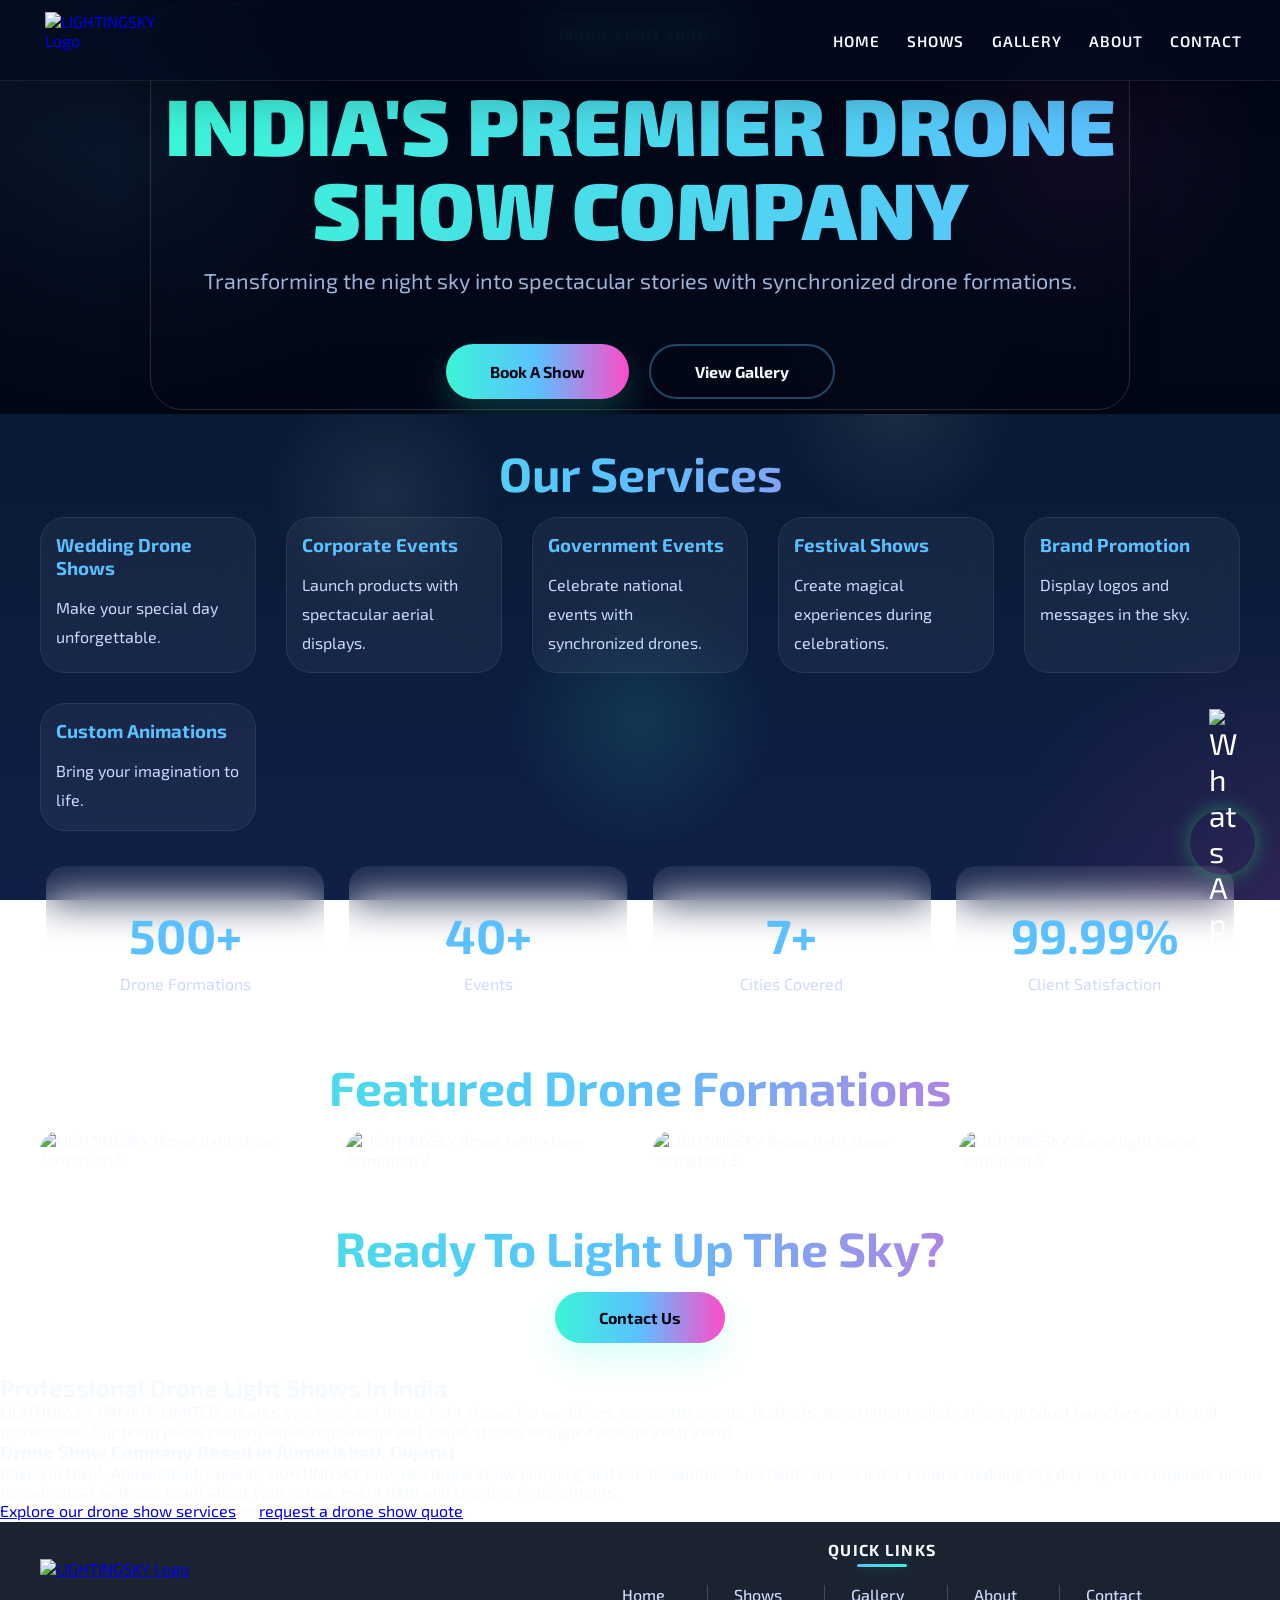
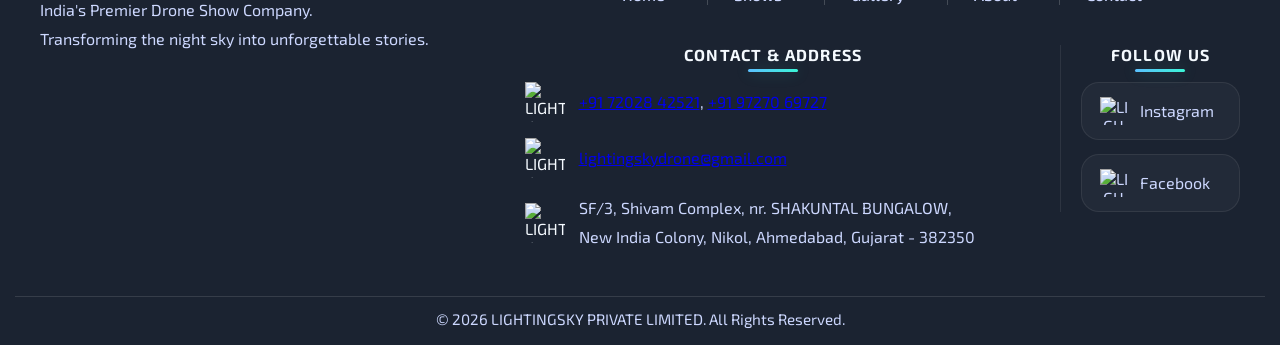
==== commit 056c96a2: "Improve LIGHTINGSKY SEO content and structured data" ====
--- a/index.html
+++ b/index.html
@@ -50,7 +50,7 @@
 <!-- MAIN CSS -->
     <link href="https://fonts.googleapis.com/css2?family=Exo+2:wght@300;400;500;600;700;800;900&display=swap" rel="stylesheet">
 
-    <link rel="stylesheet" href="css/style.css">
+    <link rel="stylesheet" href="css/style.css?v=20261108b">
 
     <script type="application/ld+json">
     {
@@ -76,6 +76,37 @@
     }
     </script>
 
+
+    <!-- LIGHTINGSKY PAGE STRUCTURED DATA -->
+    <script type="application/ld+json">
+    {
+  "@context": "https://schema.org",
+  "@type": "LocalBusiness",
+  "name": "LIGHTINGSKY PRIVATE LIMITED",
+  "url": "https://lightingsky.in/",
+  "image": "https://lightingsky.in/images/Logo.png",
+  "logo": "https://lightingsky.in/images/Logo.png",
+  "description": "Professional synchronized drone light shows for weddings, corporate events, festivals, government events and brand promotions across India.",
+  "telephone": "+91-72028-42521",
+  "email": "lightingskydrone@gmail.com",
+  "address": {
+    "@type": "PostalAddress",
+    "streetAddress": "SF/3, Shivam Complex, near Shakuntal Bungalow, New India Colony, Nikol",
+    "addressLocality": "Ahmedabad",
+    "addressRegion": "Gujarat",
+    "postalCode": "382350",
+    "addressCountry": "IN"
+  },
+  "sameAs": [
+    "https://www.instagram.com/lightingsky.in/",
+    "https://www.facebook.com/profile.php?id=61590382779929"
+  ],
+  "areaServed": {
+    "@type": "Country",
+    "name": "India"
+  }
+}
+    </script>
 </head>
 
 <body>
@@ -275,7 +306,17 @@
 
     <!-- ================= FOOTER ================= -->
 
-    <footer>
+    <section class="seo-content" aria-labelledby="seo-home-title">
+  <div class="seo-content-inner">
+    <h2 id="seo-home-title">Professional Drone Light Shows in India</h2>
+    <p>LIGHTINGSKY PRIVATE LIMITED creates synchronized drone light shows for weddings, corporate events, festivals, government celebrations, product launches and brand promotions. Our team plans custom aerial formations and visual stories designed around each event.</p>
+    <h3>Drone Show Company Based in Ahmedabad, Gujarat</h3>
+    <p>Based in Nikol, Ahmedabad, Gujarat, LIGHTINGSKY provides drone show planning and event solutions for clients across India. From a wedding sky display to a corporate brand reveal, speak with our team about your venue, event date and creative requirements.</p>
+    <p><a href="shows.html">Explore our drone show services</a> or <a href="contact.html">request a drone show quote</a>.</p>
+  </div>
+</section>
+
+<footer>
 
         <div class="footer-grid">
 
@@ -336,7 +377,7 @@
 
                     <img
                         src="images/icon/CALL.png"
-                        alt=""
+                        alt="LIGHTINGSKY drone show visual" 
                         class="footer-icon-img">
 
                     <p>
@@ -350,7 +391,7 @@
 
                     <img
                         src="images/icon/MAIL.png"
-                        alt=""
+                        alt="LIGHTINGSKY drone show visual" 
                         class="footer-icon-img">
 
                     <p>
@@ -365,7 +406,7 @@
 
                     <img
                         src="images/icon/LOCATION.png"
-                        alt=""
+                        alt="LIGHTINGSKY drone show visual" 
                         class="footer-icon-img">
 
                     <p>
@@ -393,7 +434,7 @@
 
                         <img
                             src="images/icon/insta.png"
-                            alt=""
+                            alt="LIGHTINGSKY drone show visual" 
                             class="footer-social-icon">
 
                         Instagram
@@ -408,7 +449,7 @@
 
                         <img
                             src="images/icon/FB.png"
-                            alt=""
+                            alt="LIGHTINGSKY drone show visual" 
                             class="footer-social-icon">
 
                         Facebook
@@ -447,14 +488,26 @@
             toggle.classList.toggle('open', open);
             toggle.setAttribute('aria-expanded', open ? 'true' : 'false');
             toggle.setAttribute('aria-label', open ? 'Close navigation menu' : 'Open navigation menu');
+            if (window.innerWidth <= 768) {
+                nav.style.display = open ? 'flex' : 'none';
+            } else {
+                nav.style.display = '';
+            }
         }
 
-        toggle.addEventListener('click', function () {
+        setMenu(false);
+        toggle.addEventListener('click', function (event) {
+            event.preventDefault();
+            event.stopPropagation();
             setMenu(!nav.classList.contains('active'));
         });
 
         nav.querySelectorAll('a').forEach(function (link) {
             link.addEventListener('click', function () { setMenu(false); });
+        });
+
+        document.addEventListener('click', function (event) {
+            if (!nav.contains(event.target) && !toggle.contains(event.target)) setMenu(false);
         });
 
         document.addEventListener('keydown', function (event) {
--- a/css/style.css
+++ b/css/style.css
@@ -2279,3 +2279,157 @@
         scroll-behavior: auto !important;
     }
 }
+
+/* =========================================
+   LIGHTINGSKY MOBILE NAVIGATION FINAL FIX
+   Keep desktop navigation unchanged.
+========================================= */
+.menu-toggle {
+    background: transparent !important;
+    background-color: transparent !important;
+    border: 0 !important;
+    box-shadow: none !important;
+    appearance: none !important;
+    -webkit-appearance: none !important;
+}
+
+@media (max-width: 768px) {
+    .navbar {
+        display: flex;
+        align-items: center;
+        justify-content: space-between;
+        flex-wrap: nowrap;
+        gap: 12px;
+    }
+
+    .menu-toggle {
+        display: inline-flex !important;
+        flex: 0 0 44px;
+        width: 44px;
+        height: 44px;
+        padding: 10px !important;
+        align-items: center;
+        justify-content: center;
+        flex-direction: column;
+        gap: 5px;
+        position: relative;
+        z-index: 10002;
+    }
+
+    .nav-links {
+        position: fixed !important;
+        top: 84px;
+        right: 16px;
+        left: auto;
+        display: flex !important;
+        flex-direction: column !important;
+        align-items: stretch !important;
+        justify-content: flex-start;
+        gap: 6px !important;
+        width: min(280px, calc(100vw - 32px));
+        max-height: calc(100vh - 104px);
+        overflow-y: auto;
+        margin: 0;
+        padding: 16px !important;
+        list-style: none;
+        background: rgba(5, 13, 31, .98);
+        border: 1px solid rgba(255, 255, 255, .14);
+        border-radius: 16px;
+        box-shadow: 0 18px 45px rgba(0, 0, 0, .45);
+        transform: translateX(calc(100% + 24px));
+        visibility: hidden;
+        opacity: 0;
+        pointer-events: none;
+        transition: transform .25s ease, opacity .25s ease, visibility .25s ease;
+        z-index: 10001;
+    }
+
+    .nav-links.active {
+        right: 16px !important;
+        transform: translateX(0);
+        visibility: visible;
+        opacity: 1;
+        pointer-events: auto;
+    }
+
+    .nav-links li {
+        display: block;
+        width: 100%;
+    }
+
+    .nav-links a {
+        display: block;
+        width: 100%;
+        padding: 13px 14px;
+        border-radius: 10px;
+        white-space: nowrap;
+    }
+}
+
+
+
+/* LIGHTINGSKY MOBILE NAVIGATION FINAL FIX */
+.menu-toggle {
+    background: transparent !important;
+    background-color: transparent !important;
+    border: 0 !important;
+    box-shadow: none !important;
+    appearance: none !important;
+    -webkit-appearance: none !important;
+}
+@media (max-width: 768px) {
+    .navbar { display:flex; align-items:center; justify-content:space-between; flex-wrap:nowrap; gap:12px; }
+    .menu-toggle { display:inline-flex !important; flex:0 0 44px; width:44px; height:44px; padding:10px !important; align-items:center; justify-content:center; flex-direction:column; gap:5px; position:relative; z-index:10002; }
+    .nav-links { position:fixed !important; top:84px; right:16px; left:auto; display:flex !important; flex-direction:column !important; align-items:stretch !important; justify-content:flex-start; gap:6px !important; width:min(280px,calc(100vw - 32px)); max-height:calc(100vh - 104px); overflow-y:auto; margin:0; padding:16px !important; list-style:none; background:rgba(5,13,31,.98); border:1px solid rgba(255,255,255,.14); border-radius:16px; box-shadow:0 18px 45px rgba(0,0,0,.45); transform:translateX(calc(100% + 24px)); visibility:hidden; opacity:0; pointer-events:none; transition:transform .25s ease,opacity .25s ease,visibility .25s ease; z-index:10001; }
+    .nav-links.active { right:16px !important; transform:translateX(0); visibility:visible; opacity:1; pointer-events:auto; }
+    .nav-links li { display:block; width:100%; }
+    .nav-links a { display:block; width:100%; padding:13px 14px; border-radius:10px; white-space:nowrap; }
+}
+
+
+/* MOBILE MENU VISIBILITY OVERRIDE - 08 NOV 2026 */
+@media screen and (max-width: 768px) {
+  header { position: relative; z-index: 10000; }
+  .navbar { position: relative; z-index: 10000; overflow: visible !important; }
+  .navbar .menu-toggle {
+    display: inline-flex !important;
+    visibility: visible !important;
+    opacity: 1 !important;
+    width: 46px !important;
+    min-width: 46px !important;
+    height: 46px !important;
+    flex: 0 0 46px !important;
+    background: transparent !important;
+    border: 0 !important;
+    box-shadow: none !important;
+    position: relative !important;
+    z-index: 10003 !important;
+  }
+  .navbar .nav-links {
+    display: none !important;
+    position: fixed !important;
+    top: 88px !important;
+    right: 12px !important;
+    left: auto !important;
+    width: min(290px, calc(100vw - 24px)) !important;
+    max-height: calc(100dvh - 108px) !important;
+    overflow-y: auto !important;
+    flex-direction: column !important;
+    align-items: stretch !important;
+    gap: 6px !important;
+    padding: 14px !important;
+    margin: 0 !important;
+    background: #071329 !important;
+    border: 1px solid rgba(255,255,255,.2) !important;
+    border-radius: 14px !important;
+    box-shadow: 0 16px 40px rgba(0,0,0,.55) !important;
+    transform: none !important;
+    visibility: visible !important;
+    opacity: 1 !important;
+    pointer-events: auto !important;
+    z-index: 10002 !important;
+  }
+  .navbar .nav-links.active { display: flex !important; }
+  .navbar .nav-links li { display: block !important; width: 100% !important; }
+  .navbar .nav-links a { display: block !important; width: 100% !important; padding: 14px !important; color: #fff !important; }
+}
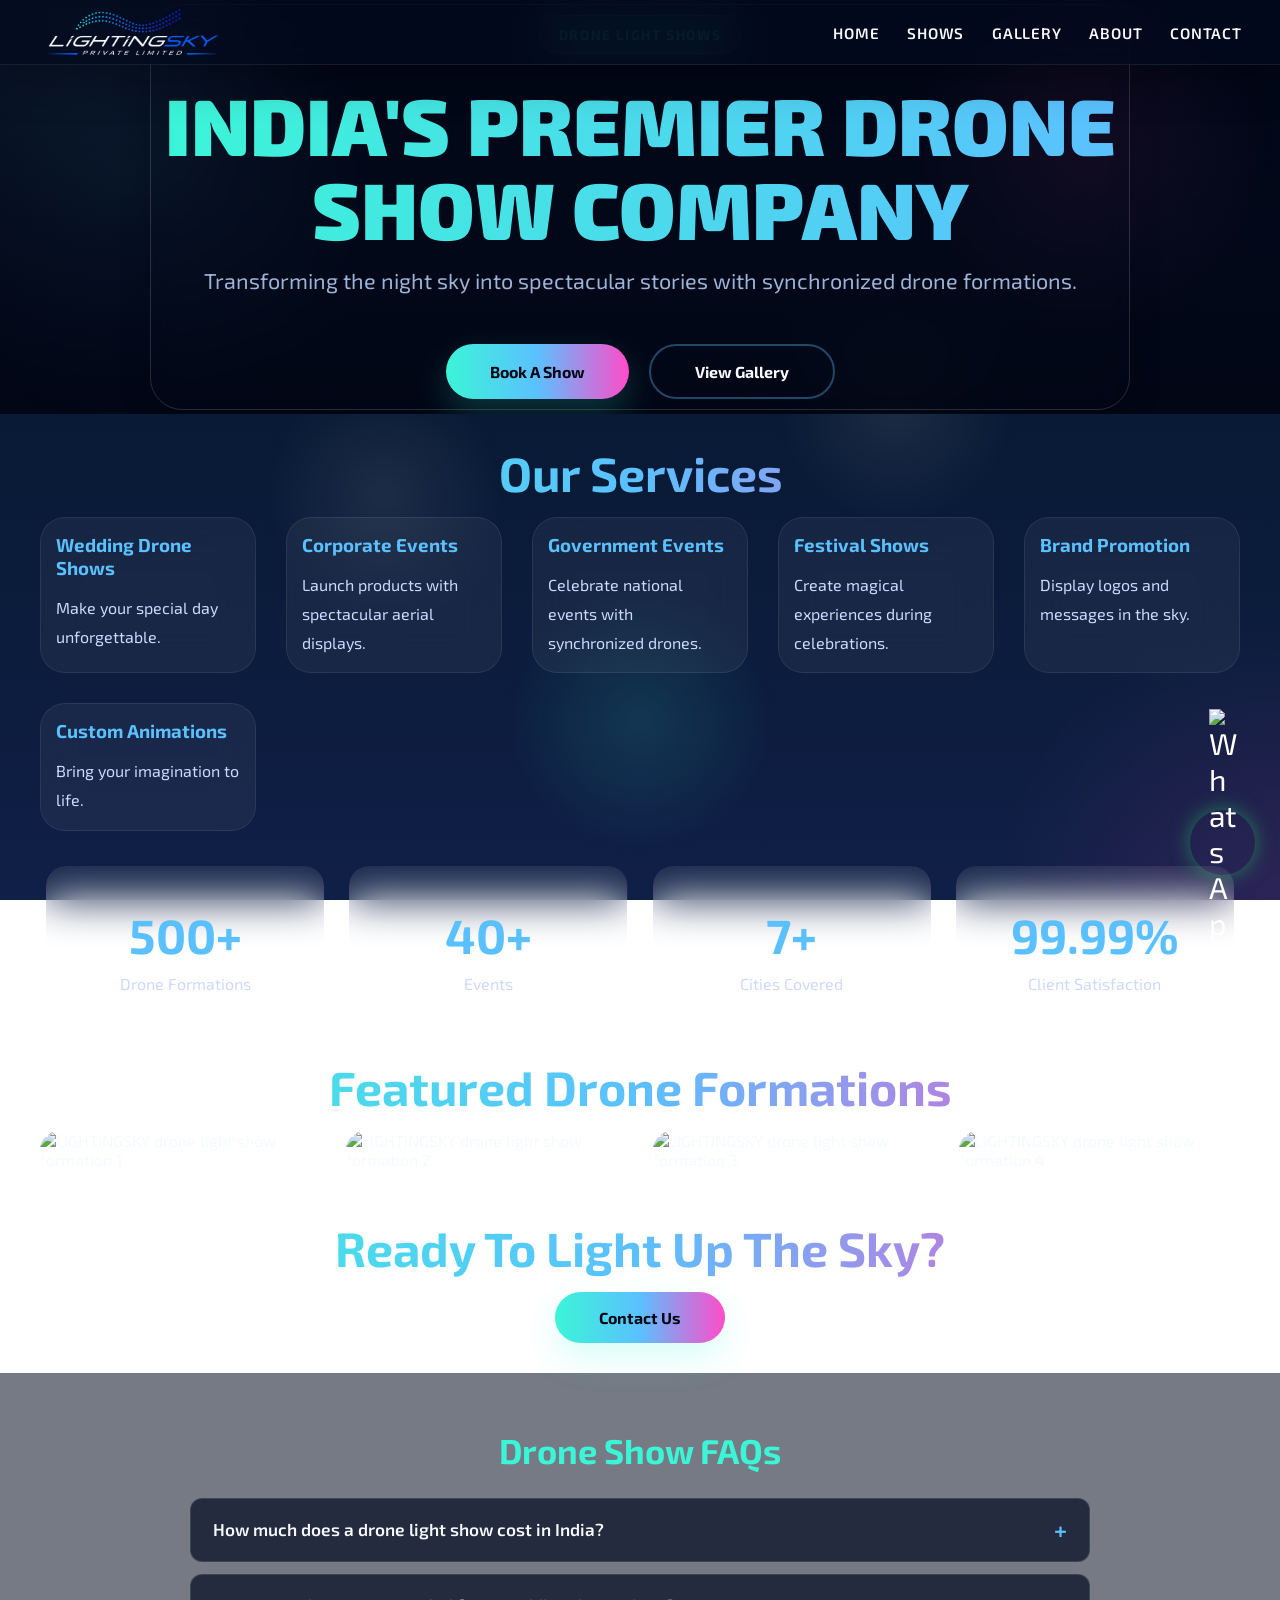
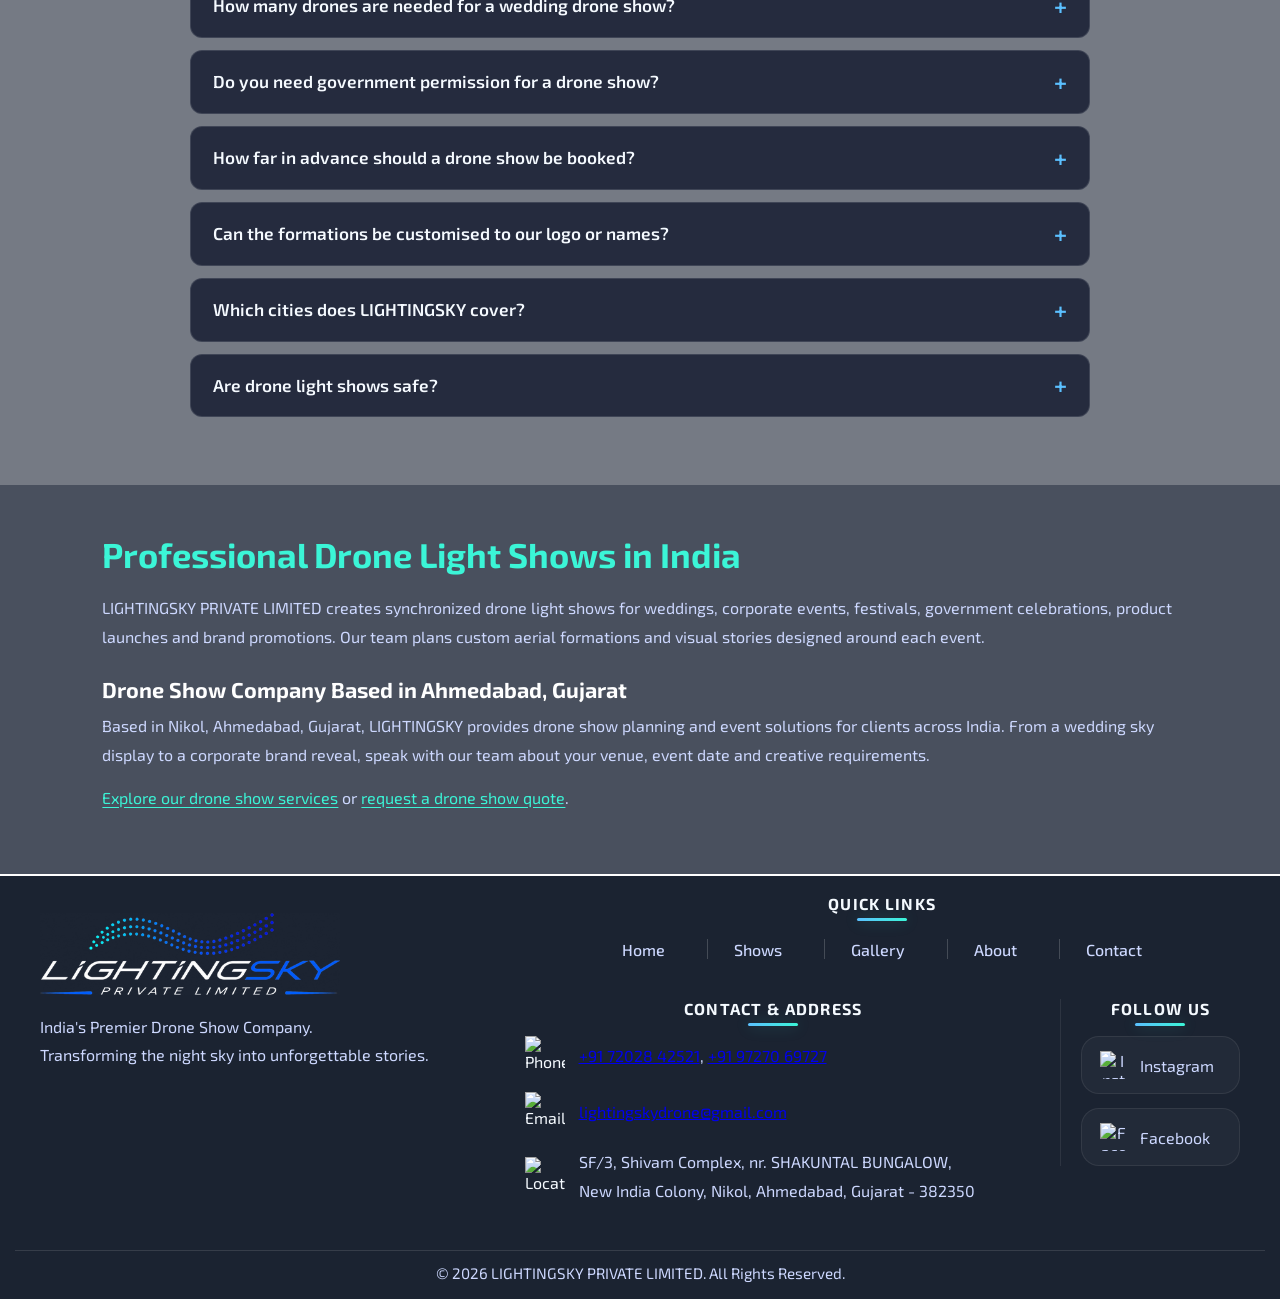
==== commit 404ab843: "Update brand logo, icons and SEO markup - Replace navbar/footer logo with new LIGHTINGSKY brand mark" ====
--- a/index.html
+++ b/index.html
@@ -19,11 +19,14 @@
     <meta property="og:title" content="LIGHTINGSKY | Professional Drone Light Shows in India">
     <meta property="og:description" content="LIGHTINGSKY PRIVATE LIMITED creates professional drone light shows for weddings, corporate events, festivals, government celebrations and brand promotions across India.">
     <meta property="og:url" content="https://lightingsky.in/">
-    <meta property="og:image" content="https://lightingsky.in/images/Logo.png">
+    <meta property="og:image" content="https://lightingsky.in/images/og-image.jpg">
+    <meta property="og:image:width" content="1200">
+    <meta property="og:image:height" content="630">
+    <meta property="og:image:alt" content="LIGHTINGSKY Private Limited drone light show company logo">
     <meta name="twitter:card" content="summary_large_image">
     <meta name="twitter:title" content="LIGHTINGSKY | Professional Drone Light Shows in India">
     <meta name="twitter:description" content="LIGHTINGSKY PRIVATE LIMITED creates professional drone light shows for weddings, corporate events, festivals, government celebrations and brand promotions across India.">
-    <meta name="twitter:image" content="https://lightingsky.in/images/Logo.png">
+    <meta name="twitter:image" content="https://lightingsky.in/images/og-image.jpg">
 
 
     <!-- SEO META TAGS -->
@@ -32,7 +35,11 @@
 
 <!-- CANONICAL URL -->
 <!-- FAVICON -->
-    <link rel="icon" type="image/png" href="images/favicon.png">
+    <link rel="icon" href="favicon.ico" sizes="any">
+    <link rel="icon" type="image/png" sizes="32x32" href="images/favicon-32x32.png">
+    <link rel="icon" type="image/png" sizes="16x16" href="images/favicon-16x16.png">
+    <link rel="apple-touch-icon" sizes="180x180" href="apple-touch-icon.png">
+    <link rel="manifest" href="site.webmanifest">
 
     <!-- OPEN GRAPH / SOCIAL MEDIA -->
 
@@ -50,62 +57,159 @@
 <!-- MAIN CSS -->
     <link href="https://fonts.googleapis.com/css2?family=Exo+2:wght@300;400;500;600;700;800;900&display=swap" rel="stylesheet">
 
-    <link rel="stylesheet" href="css/style.css?v=20261108b">
-
+    <link rel="stylesheet" href="css/style.css?v=20261112">
+
+    <!-- ===== STRUCTURED DATA ===== -->
     <script type="application/ld+json">
     {
       "@context": "https://schema.org",
-      "@type": "Organization",
-      "name": "LIGHTINGSKY PRIVATE LIMITED",
-      "url": "https://lightingsky.in/",
-      "logo": "https://lightingsky.in/images/Logo.png",
-      "email": "lightingskydrone@gmail.com",
-      "telephone": ["+91-72028-42521", "+91-97270-69727"],
-      "address": {
-        "@type": "PostalAddress",
-        "streetAddress": "SF/3, Shivam Complex, near Shakuntal Bungalow, New India Colony, Nikol",
-        "addressLocality": "Ahmedabad",
-        "addressRegion": "Gujarat",
-        "postalCode": "382350",
-        "addressCountry": "IN"
-      },
-      "sameAs": [
-        "https://www.instagram.com/lightingsky.in/",
-        "https://www.facebook.com/profile.php?id=61590382779929"
+      "@graph": [
+        {
+          "@type": "Organization",
+          "@id": "https://lightingsky.in/#organization",
+          "name": "LIGHTINGSKY PRIVATE LIMITED",
+          "alternateName": "LightingSky",
+          "url": "https://lightingsky.in/",
+          "logo": {
+            "@type": "ImageObject",
+            "url": "https://lightingsky.in/images/og-image.jpg",
+            "width": 1200,
+            "height": 630
+          },
+          "image": "https://lightingsky.in/images/og-image.jpg",
+          "email": "lightingskydrone@gmail.com",
+          "telephone": "+917202842521",
+          "address": {
+            "@type": "PostalAddress",
+            "streetAddress": "SF/3, Shivam Complex, near Shakuntal Bungalow, New India Colony, Nikol",
+            "addressLocality": "Ahmedabad",
+            "addressRegion": "Gujarat",
+            "postalCode": "382350",
+            "addressCountry": "IN"
+          },
+          "sameAs": [
+            "https://www.instagram.com/lightingsky.in/",
+            "https://www.facebook.com/profile.php?id=61590382779929"
+          ]
+        },
+        {
+          "@type": "LocalBusiness",
+          "@id": "https://lightingsky.in/#localbusiness",
+          "name": "LIGHTINGSKY PRIVATE LIMITED",
+          "description": "Professional synchronized drone light shows for weddings, corporate events, festivals, government events and brand promotions across India.",
+          "url": "https://lightingsky.in/",
+          "image": "https://lightingsky.in/images/og-image.jpg",
+          "logo": "https://lightingsky.in/images/og-image.jpg",
+          "telephone": "+917202842521",
+          "email": "lightingskydrone@gmail.com",
+          "priceRange": "$$$",
+          "address": {
+            "@type": "PostalAddress",
+            "streetAddress": "SF/3, Shivam Complex, near Shakuntal Bungalow, New India Colony, Nikol",
+            "addressLocality": "Ahmedabad",
+            "addressRegion": "Gujarat",
+            "postalCode": "382350",
+            "addressCountry": "IN"
+          },
+          "geo": {
+            "@type": "GeoCoordinates",
+            "latitude": 23.0470,
+            "longitude": 72.6650
+          },
+          "areaServed": { "@type": "Country", "name": "India" },
+          "parentOrganization": { "@id": "https://lightingsky.in/#organization" },
+          "sameAs": [
+            "https://www.instagram.com/lightingsky.in/",
+            "https://www.facebook.com/profile.php?id=61590382779929"
+          ],
+          "hasOfferCatalog": {
+            "@type": "OfferCatalog",
+            "name": "Drone Light Show Services",
+            "itemListElement": [
+              { "@type": "Offer", "itemOffered": { "@type": "Service", "name": "Wedding Drone Shows", "serviceType": "Drone light show for weddings" } },
+              { "@type": "Offer", "itemOffered": { "@type": "Service", "name": "Corporate Events", "serviceType": "Corporate drone light show" } },
+              { "@type": "Offer", "itemOffered": { "@type": "Service", "name": "Government Events", "serviceType": "Government event drone show" } },
+              { "@type": "Offer", "itemOffered": { "@type": "Service", "name": "Festival Shows", "serviceType": "Festival drone light show" } },
+              { "@type": "Offer", "itemOffered": { "@type": "Service", "name": "Brand Promotion", "serviceType": "Drone show brand activation" } },
+              { "@type": "Offer", "itemOffered": { "@type": "Service", "name": "Custom Animations", "serviceType": "Custom drone formation design" } }
+            ]
+          }
+        },
+        {
+          "@type": "WebSite",
+          "@id": "https://lightingsky.in/#website",
+          "url": "https://lightingsky.in/",
+          "name": "LIGHTINGSKY",
+          "publisher": { "@id": "https://lightingsky.in/#organization" },
+          "inLanguage": "en-IN"
+        }
       ]
     }
     </script>
 
-
-    <!-- LIGHTINGSKY PAGE STRUCTURED DATA -->
     <script type="application/ld+json">
     {
-  "@context": "https://schema.org",
-  "@type": "LocalBusiness",
-  "name": "LIGHTINGSKY PRIVATE LIMITED",
-  "url": "https://lightingsky.in/",
-  "image": "https://lightingsky.in/images/Logo.png",
-  "logo": "https://lightingsky.in/images/Logo.png",
-  "description": "Professional synchronized drone light shows for weddings, corporate events, festivals, government events and brand promotions across India.",
-  "telephone": "+91-72028-42521",
-  "email": "lightingskydrone@gmail.com",
-  "address": {
-    "@type": "PostalAddress",
-    "streetAddress": "SF/3, Shivam Complex, near Shakuntal Bungalow, New India Colony, Nikol",
-    "addressLocality": "Ahmedabad",
-    "addressRegion": "Gujarat",
-    "postalCode": "382350",
-    "addressCountry": "IN"
-  },
-  "sameAs": [
-    "https://www.instagram.com/lightingsky.in/",
-    "https://www.facebook.com/profile.php?id=61590382779929"
-  ],
-  "areaServed": {
-    "@type": "Country",
-    "name": "India"
-  }
-}
+      "@context": "https://schema.org",
+      "@type": "FAQPage",
+      "mainEntity": [
+        {
+          "@type": "Question",
+          "name": "How much does a drone light show cost in India?",
+          "acceptedAnswer": {
+            "@type": "Answer",
+            "text": "The cost depends on the number of drones, the length of the show and the venue location. A compact show uses fewer drones and a shorter sequence, while large festival and government shows use hundreds of drones with fully custom formations. Share your date, venue and audience size with us for an exact quote."
+          }
+        },
+        {
+          "@type": "Question",
+          "name": "How many drones are needed for a wedding drone show?",
+          "acceptedAnswer": {
+            "@type": "Answer",
+            "text": "Most wedding shows use between 50 and 200 drones. More drones mean larger, more detailed formations — names, portraits, rings — that stay clearly readable from the ground across a bigger venue."
+          }
+        },
+        {
+          "@type": "Question",
+          "name": "Do you need government permission for a drone show?",
+          "acceptedAnswer": {
+            "@type": "Answer",
+            "text": "Yes. Drone light shows in India need clearances under DGCA rules along with local police and venue permissions. LIGHTINGSKY handles the permission process as part of the booking."
+          }
+        },
+        {
+          "@type": "Question",
+          "name": "How far in advance should a drone show be booked?",
+          "acceptedAnswer": {
+            "@type": "Answer",
+            "text": "Book at least three to four weeks ahead. Custom formation design, permissions and a site survey all take time, and wedding and festival dates fill up quickly."
+          }
+        },
+        {
+          "@type": "Question",
+          "name": "Can the formations be customised to our logo or names?",
+          "acceptedAnswer": {
+            "@type": "Answer",
+            "text": "Yes. Every show is designed from scratch, so company logos, couple names, Gujarati and Hindi text, countdowns and product shapes can all be built into the formations."
+          }
+        },
+        {
+          "@type": "Question",
+          "name": "Which cities does LIGHTINGSKY cover?",
+          "acceptedAnswer": {
+            "@type": "Answer",
+            "text": "We are based in Nikol, Ahmedabad and perform drone light shows across Gujarat and the rest of India, including Surat, Vadodara, Rajkot and destination wedding venues."
+          }
+        },
+        {
+          "@type": "Question",
+          "name": "Are drone light shows safe?",
+          "acceptedAnswer": {
+            "@type": "Answer",
+            "text": "Yes. The drones fly a pre-programmed, collision-checked path at a safe distance from the audience, with no fire, smoke or falling debris — a quieter and cleaner alternative to fireworks."
+          }
+        }
+      ]
+    }
     </script>
 </head>
 
@@ -119,7 +223,7 @@
         <nav class="navbar">
 
             <a href="./index.html" class="logo" aria-label="LIGHTINGSKY Home">
-                <img src="images/Logo.png" alt="LIGHTINGSKY Logo">
+                <img src="images/Logo.png" alt="LIGHTINGSKY Logo" width="480" height="130">
             </a>
 
             <button class="menu-toggle" id="menu-toggle" type="button"
@@ -305,6 +409,53 @@
     </a>
 
     <!-- ================= FOOTER ================= -->
+
+    <!-- ================= FAQ ================= -->
+
+    <section class="faq" aria-labelledby="faq-title">
+
+        <div class="faq-inner">
+
+            <h2 id="faq-title">Drone Show FAQs</h2>
+
+            <details class="faq-item">
+                <summary>How much does a drone light show cost in India?</summary>
+                <p>The cost depends on the number of drones, the length of the show and the venue location. A compact show uses fewer drones and a shorter sequence, while large festival and government shows use hundreds of drones with fully custom formations. Share your date, venue and audience size with us for an exact quote.</p>
+            </details>
+
+            <details class="faq-item">
+                <summary>How many drones are needed for a wedding drone show?</summary>
+                <p>Most wedding shows use between 50 and 200 drones. More drones mean larger, more detailed formations — names, portraits, rings — that stay clearly readable from the ground across a bigger venue.</p>
+            </details>
+
+            <details class="faq-item">
+                <summary>Do you need government permission for a drone show?</summary>
+                <p>Yes. Drone light shows in India need clearances under DGCA rules along with local police and venue permissions. LIGHTINGSKY handles the permission process as part of the booking.</p>
+            </details>
+
+            <details class="faq-item">
+                <summary>How far in advance should a drone show be booked?</summary>
+                <p>Book at least three to four weeks ahead. Custom formation design, permissions and a site survey all take time, and wedding and festival dates fill up quickly.</p>
+            </details>
+
+            <details class="faq-item">
+                <summary>Can the formations be customised to our logo or names?</summary>
+                <p>Yes. Every show is designed from scratch, so company logos, couple names, Gujarati and Hindi text, countdowns and product shapes can all be built into the formations.</p>
+            </details>
+
+            <details class="faq-item">
+                <summary>Which cities does LIGHTINGSKY cover?</summary>
+                <p>We are based in Nikol, Ahmedabad and perform drone light shows across Gujarat and the rest of India, including Surat, Vadodara, Rajkot and destination wedding venues.</p>
+            </details>
+
+            <details class="faq-item">
+                <summary>Are drone light shows safe?</summary>
+                <p>Yes. The drones fly a pre-programmed, collision-checked path at a safe distance from the audience, with no fire, smoke or falling debris — a quieter and cleaner alternative to fireworks.</p>
+            </details>
+
+        </div>
+
+    </section>
 
     <section class="seo-content" aria-labelledby="seo-home-title">
   <div class="seo-content-inner">
@@ -325,7 +476,7 @@
             <div class="footer-section footer-brand">
 
                 <a href="index.html" class="footer-logo">
-                    <img src="images/Logo.png" alt="LIGHTINGSKY Logo">
+                    <img src="images/Logo.png" alt="LIGHTINGSKY Logo" width="480" height="130">
                 </a>
 
                 <p>
@@ -377,7 +528,7 @@
 
                     <img
                         src="images/icon/CALL.png"
-                        alt="LIGHTINGSKY drone show visual" 
+                        alt="Phone" 
                         class="footer-icon-img">
 
                     <p>
@@ -391,7 +542,7 @@
 
                     <img
                         src="images/icon/MAIL.png"
-                        alt="LIGHTINGSKY drone show visual" 
+                        alt="Email" 
                         class="footer-icon-img">
 
                     <p>
@@ -406,7 +557,7 @@
 
                     <img
                         src="images/icon/LOCATION.png"
-                        alt="LIGHTINGSKY drone show visual" 
+                        alt="Location" 
                         class="footer-icon-img">
 
                     <p>
@@ -434,7 +585,7 @@
 
                         <img
                             src="images/icon/insta.png"
-                            alt="LIGHTINGSKY drone show visual" 
+                            alt="Instagram" 
                             class="footer-social-icon">
 
                         Instagram
@@ -449,7 +600,7 @@
 
                         <img
                             src="images/icon/FB.png"
-                            alt="LIGHTINGSKY drone show visual" 
+                            alt="Facebook" 
                             class="footer-social-icon">
 
                         Facebook
--- a/css/style.css
+++ b/css/style.css
@@ -184,10 +184,10 @@
 
 .logo img{
     
-    width:140px;
-    height: 70px;
+    width:190px;
+    height: 54px;
     
-    padding:7px;
+    padding:4px;
     object-fit:contain;
 
     border-radius:7px;
@@ -2075,9 +2075,9 @@
         padding: 8px 5%;
     }
     .logo img {
-        width: 124px;
-        height: 60px;
-        padding: 4px;
+        width: 152px;
+        height: 44px;
+        padding: 2px;
     }
     .menu-toggle {
         display: inline-flex;
@@ -2433,3 +2433,122 @@
   .navbar .nav-links li { display: block !important; width: 100% !important; }
   .navbar .nav-links a { display: block !important; width: 100% !important; padding: 14px !important; color: #fff !important; }
 }
+
+
+/* SEO content sections: readable, accessible and responsive */
+.seo-content {
+    padding: 48px 8%;
+    background: rgba(4, 13, 32, .72);
+    color: var(--text, #dbe7ff);
+}
+.seo-content-inner {
+    max-width: 1100px;
+    margin: 0 auto;
+}
+.seo-content h2 {
+    margin: 0 0 18px;
+    color: var(--cyan, #3bf5d7);
+    font-size: clamp(1.55rem, 3vw, 2.15rem);
+    line-height: 1.25;
+}
+.seo-content h3 {
+    margin: 24px 0 10px;
+    color: #ffffff;
+    font-size: clamp(1.1rem, 2vw, 1.35rem);
+}
+.seo-content p {
+    margin: 0 0 14px;
+    line-height: 1.8;
+}
+.seo-content a {
+    color: var(--cyan, #3bf5d7);
+    text-decoration: underline;
+    text-underline-offset: 3px;
+}
+@media (max-width: 768px) {
+    .seo-content { padding: 34px 6%; }
+}
+
+
+/* =========================================
+   FAQ
+========================================= */
+
+.faq {
+    padding: 56px 8%;
+    background: rgba(4, 13, 32, .55);
+}
+
+.faq-inner {
+    max-width: 900px;
+    margin: 0 auto;
+}
+
+.faq h2 {
+    margin: 0 0 26px;
+    color: var(--cyan, #3bf5d7);
+    font-size: clamp(1.55rem, 3vw, 2.15rem);
+    line-height: 1.25;
+    text-align: center;
+}
+
+.faq-item {
+    background: var(--card, rgba(7, 14, 36, .72));
+    border: 1px solid var(--border, rgba(255, 255, 255, .12));
+    border-radius: 12px;
+    margin-bottom: 12px;
+    overflow: hidden;
+    transition: border-color .3s;
+}
+
+.faq-item[open],
+.faq-item:hover {
+    border-color: rgba(91, 192, 255, .45);
+}
+
+.faq-item summary {
+    padding: 18px 52px 18px 22px;
+    cursor: pointer;
+    position: relative;
+    list-style: none;
+    font-weight: 600;
+    color: var(--white, #f5faff);
+    font-size: clamp(1rem, 1.6vw, 1.08rem);
+    line-height: 1.5;
+}
+
+.faq-item summary::-webkit-details-marker { display: none; }
+
+.faq-item summary::after {
+    content: "+";
+    position: absolute;
+    right: 22px;
+    top: 50%;
+    transform: translateY(-50%);
+    font-size: 1.5rem;
+    line-height: 1;
+    color: var(--blue, #5bc0ff);
+    transition: transform .3s;
+}
+
+.faq-item[open] summary::after {
+    content: "\2212";
+}
+
+.faq-item summary:focus-visible {
+    outline: 2px solid var(--blue, #5bc0ff);
+    outline-offset: -2px;
+}
+
+.faq-item p {
+    margin: 0;
+    padding: 0 22px 20px;
+    color: var(--text, #cdd8ff);
+    line-height: 1.8;
+}
+
+@media (max-width: 768px) {
+    .faq { padding: 38px 6%; }
+    .faq-item summary { padding: 16px 46px 16px 18px; }
+    .faq-item p { padding: 0 18px 18px; }
+}
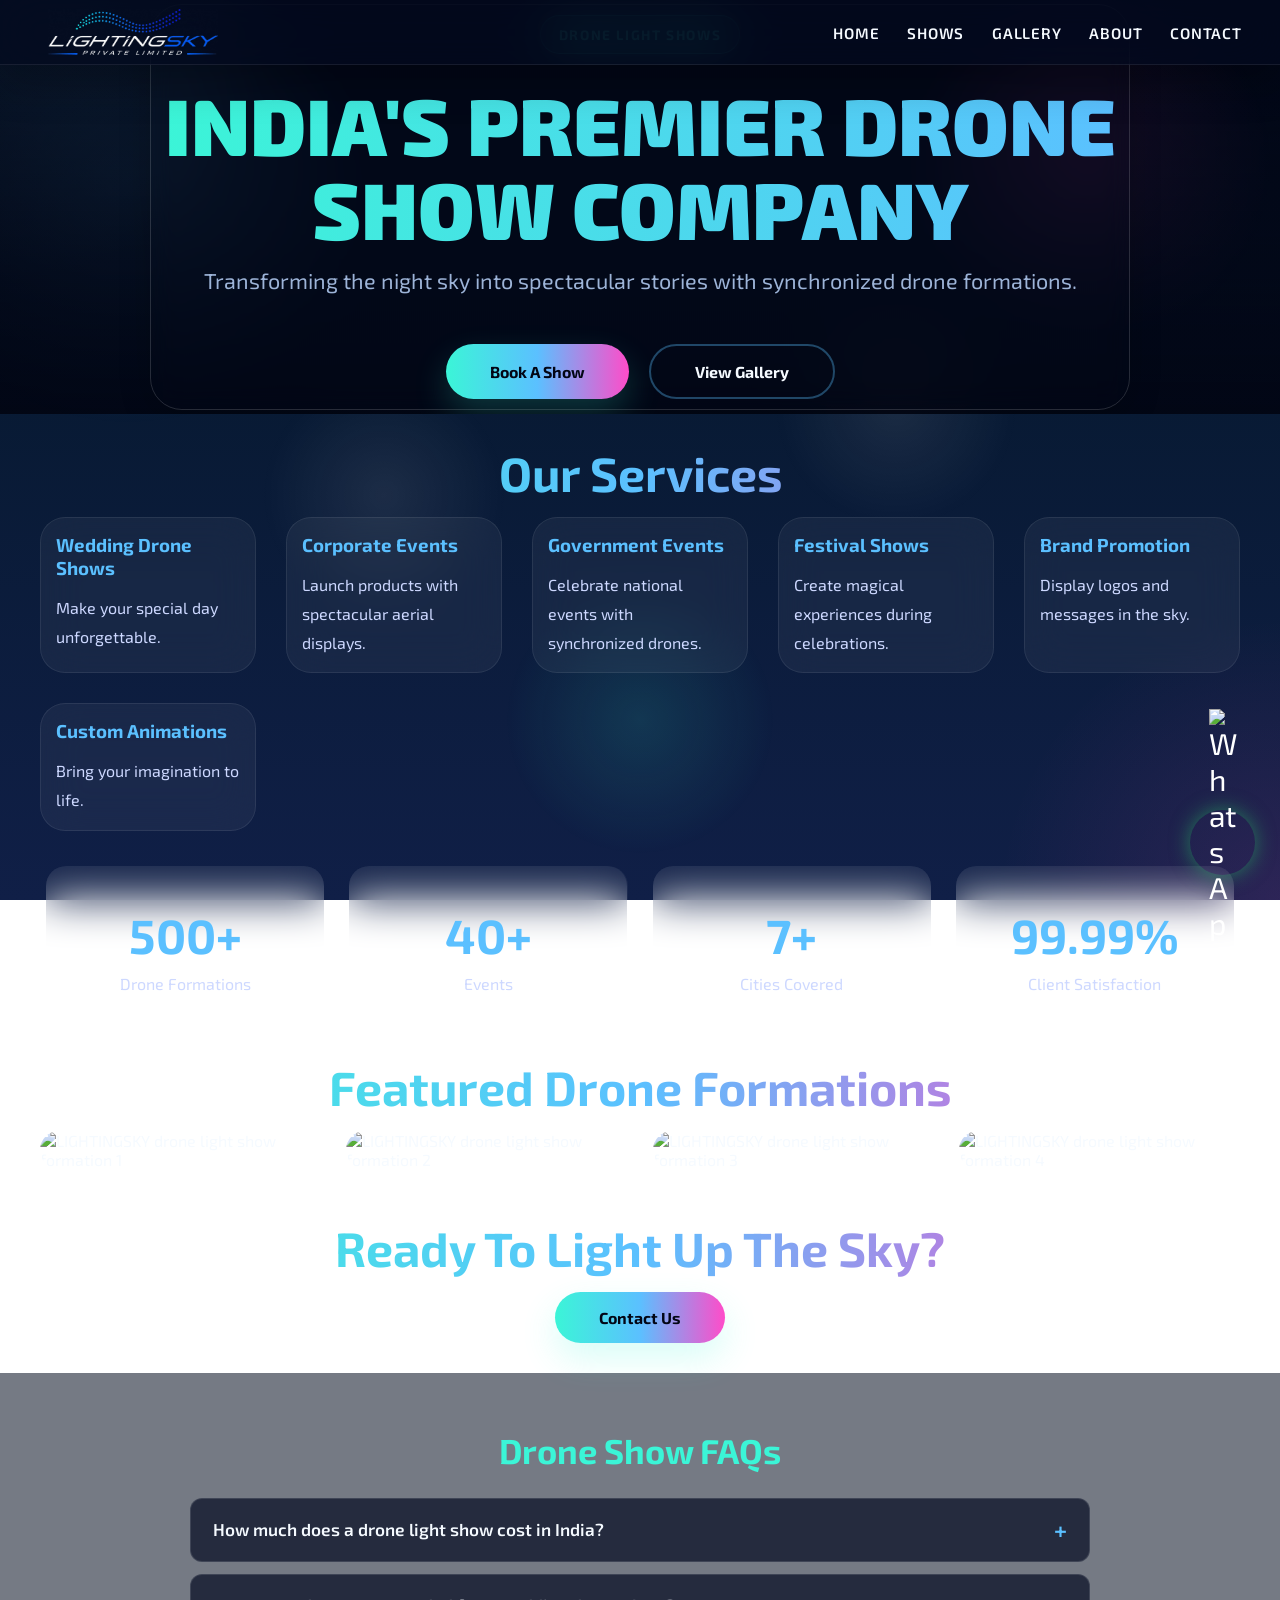
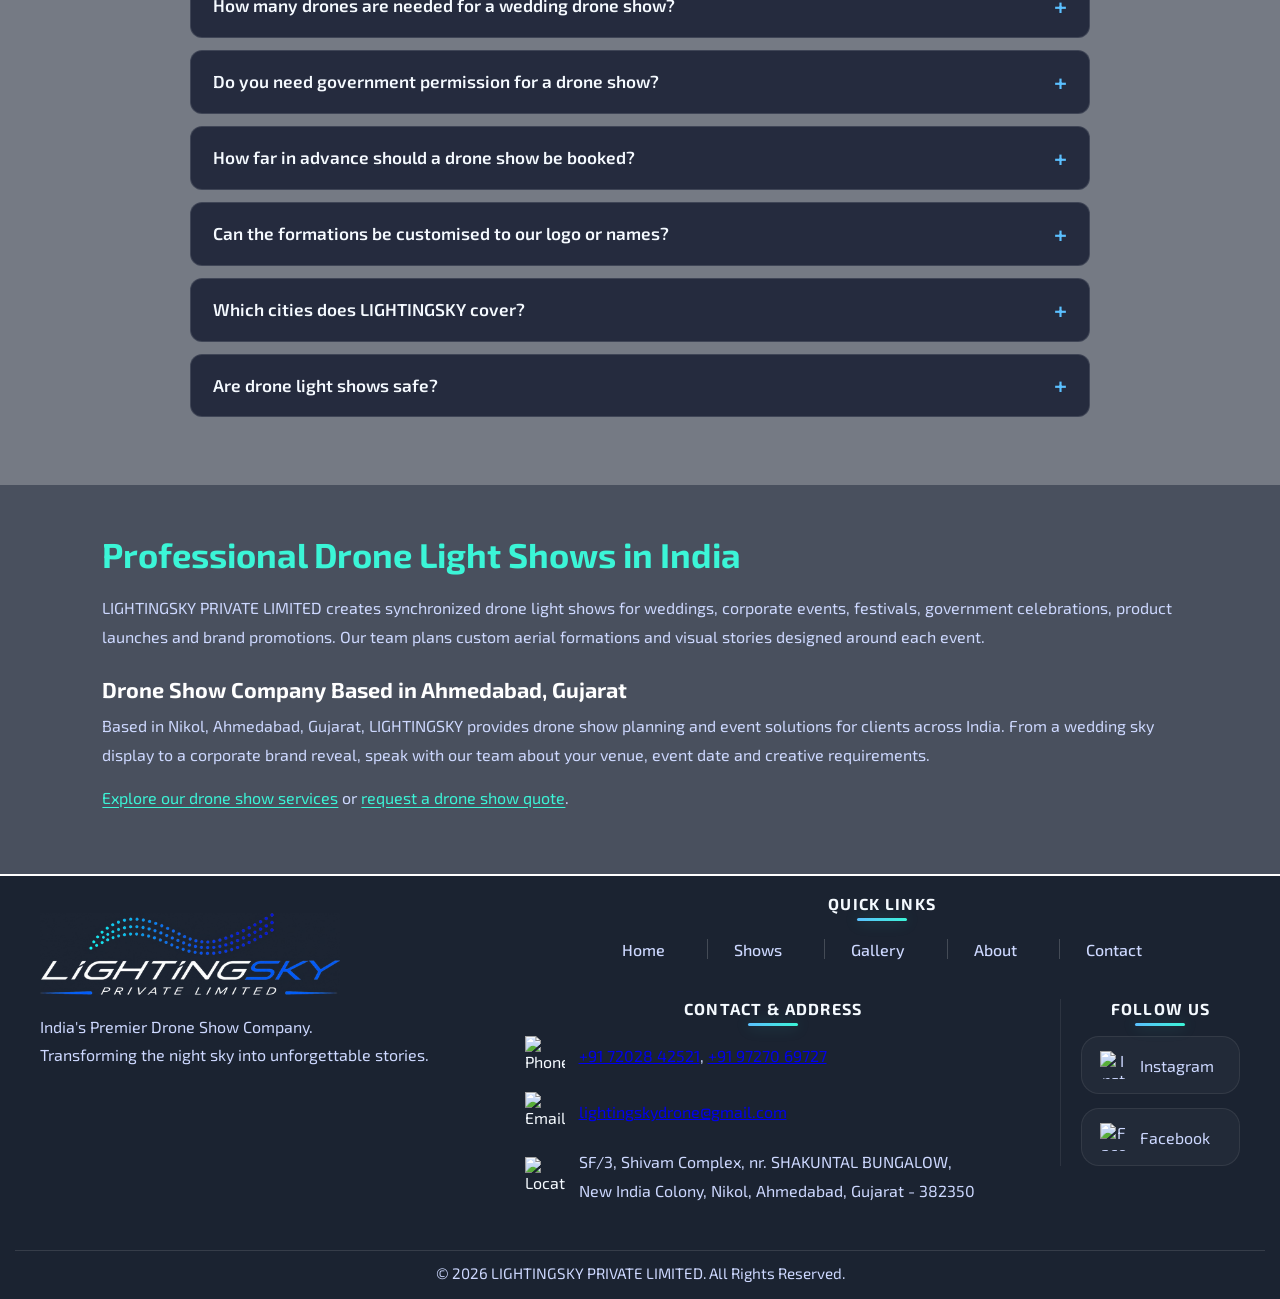
==== commit 1fb5eadc: "Remove dead weight and serve the logo as WebP Deleted files nothing referenced: - images/video/light" ====
--- a/index.html
+++ b/index.html
@@ -36,6 +36,7 @@
 <!-- CANONICAL URL -->
 <!-- FAVICON -->
     <link rel="icon" href="favicon.ico" sizes="any">
+    <link rel="icon" type="image/png" sizes="96x96" href="images/favicon-96x96.png">
     <link rel="icon" type="image/png" sizes="32x32" href="images/favicon-32x32.png">
     <link rel="icon" type="image/png" sizes="16x16" href="images/favicon-16x16.png">
     <link rel="apple-touch-icon" sizes="180x180" href="apple-touch-icon.png">
@@ -223,7 +224,7 @@
         <nav class="navbar">
 
             <a href="./index.html" class="logo" aria-label="LIGHTINGSKY Home">
-                <img src="images/Logo.png" alt="LIGHTINGSKY Logo" width="480" height="130">
+                <picture><source srcset="images/Logo.webp" type="image/webp"><img src="images/Logo.png" alt="LIGHTINGSKY Logo" width="480" height="130"></picture>
             </a>
 
             <button class="menu-toggle" id="menu-toggle" type="button"
@@ -476,7 +477,7 @@
             <div class="footer-section footer-brand">
 
                 <a href="index.html" class="footer-logo">
-                    <img src="images/Logo.png" alt="LIGHTINGSKY Logo" width="480" height="130">
+                    <picture><source srcset="images/Logo.webp" type="image/webp"><img src="images/Logo.png" alt="LIGHTINGSKY Logo" width="480" height="130"></picture>
                 </a>
 
                 <p>
--- a/css/style.css
+++ b/css/style.css
@@ -300,7 +300,7 @@
 
     inset:0;
 
-    background-image:url('../images/gallery/BG.png');
+    background-image:url('../images/gallery/13.jpeg');
 
     background-size:cover;
 
